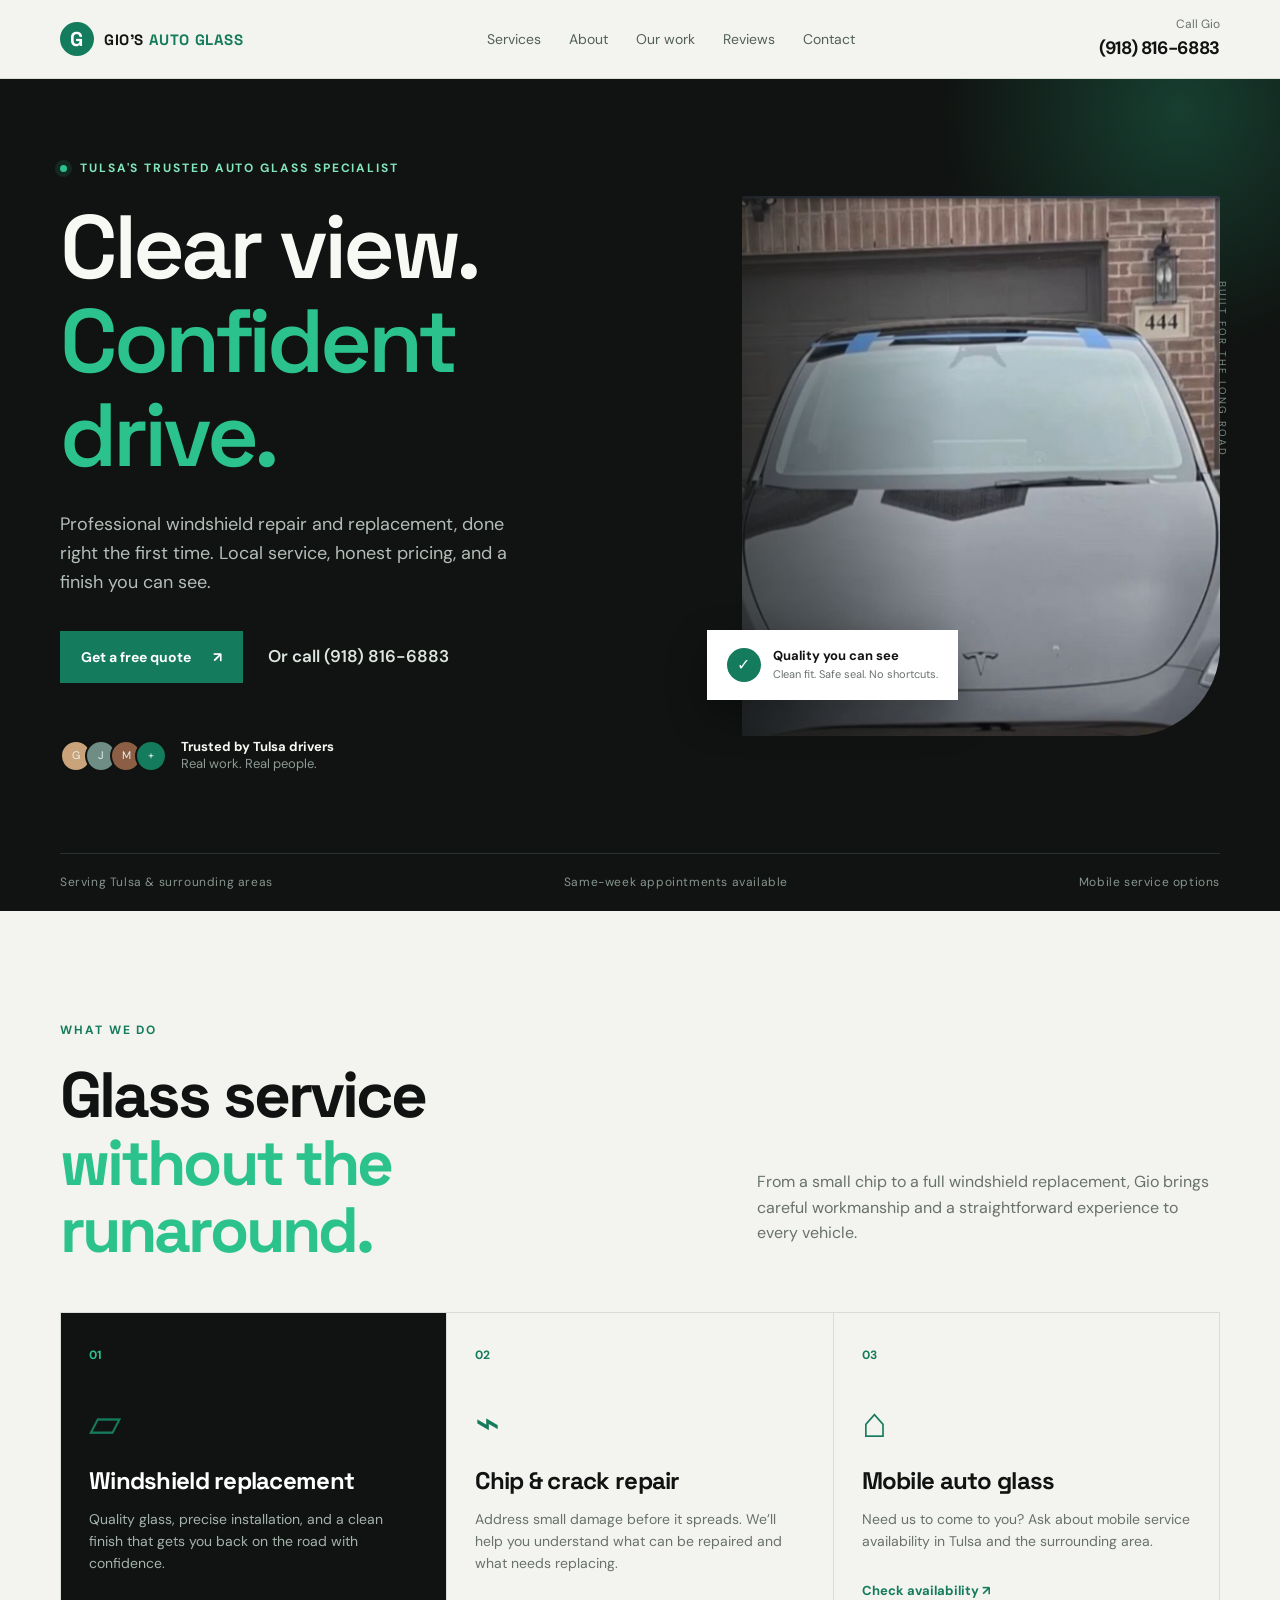
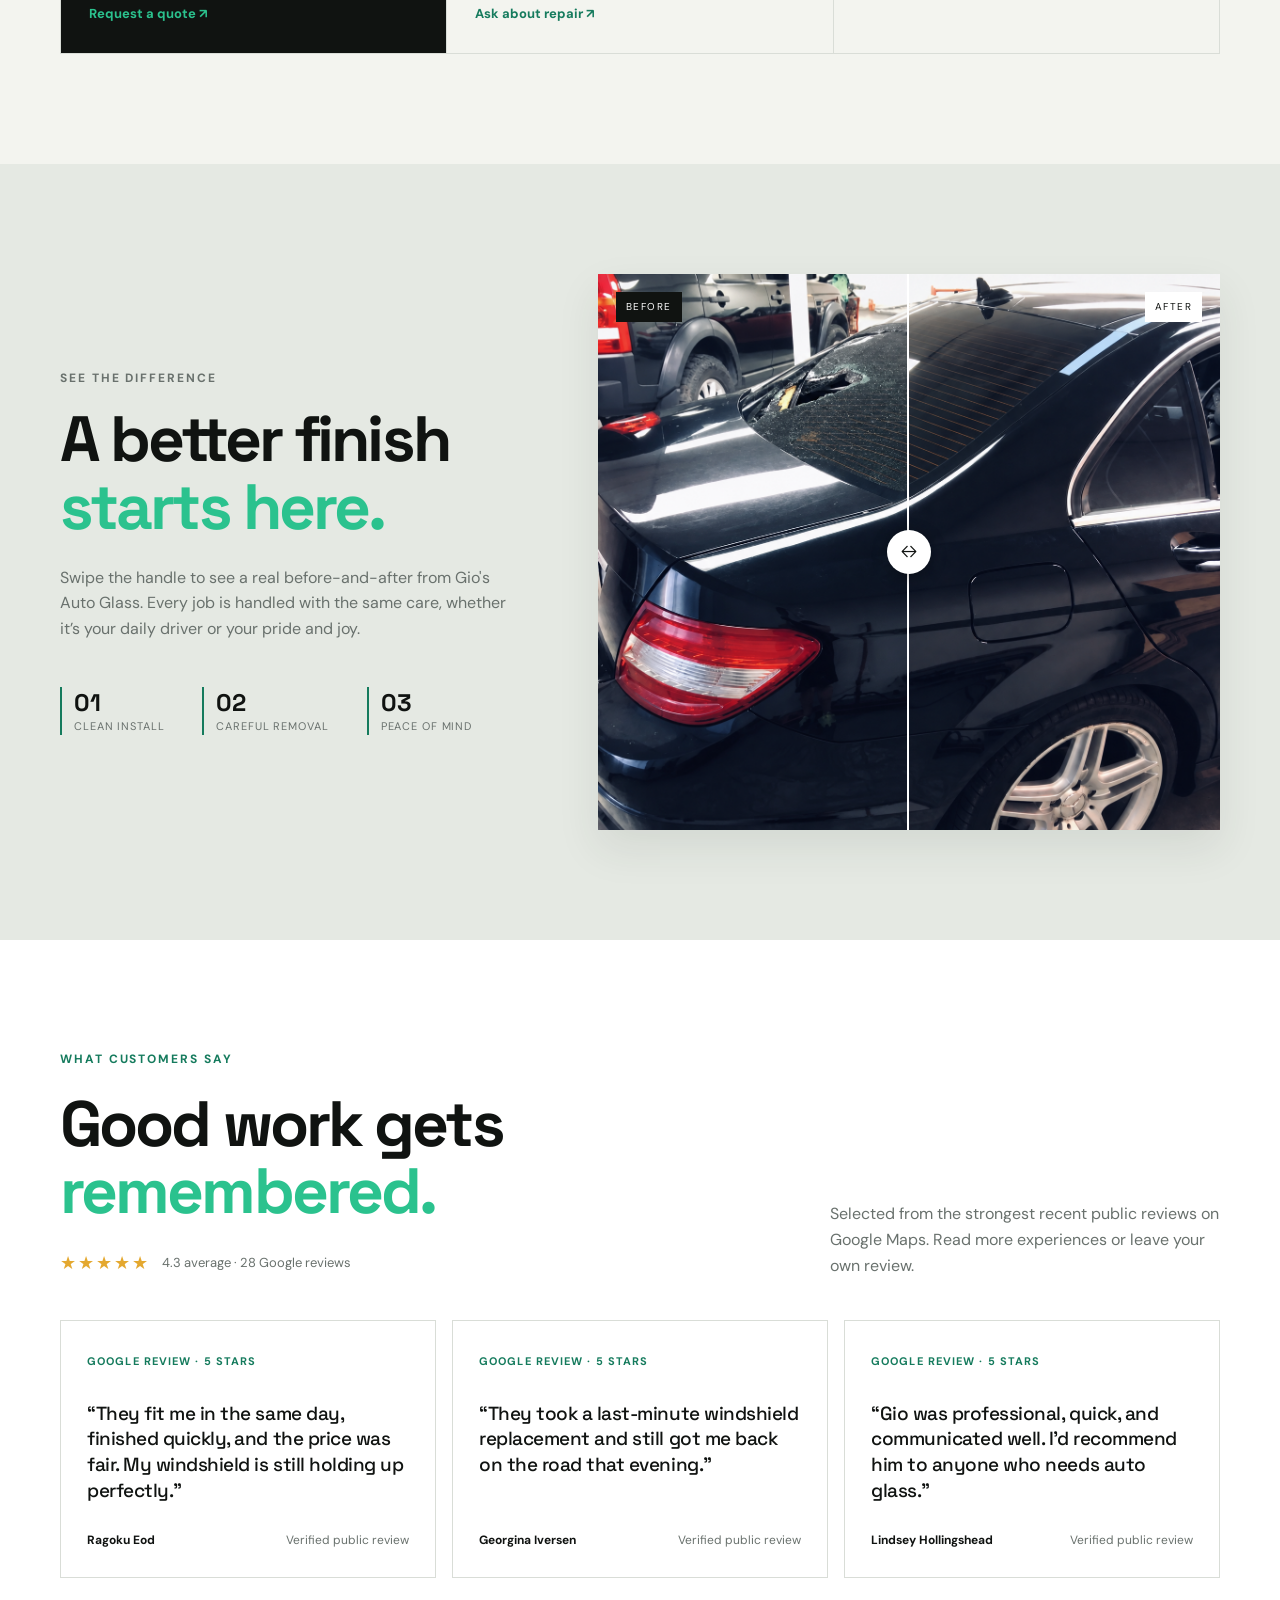
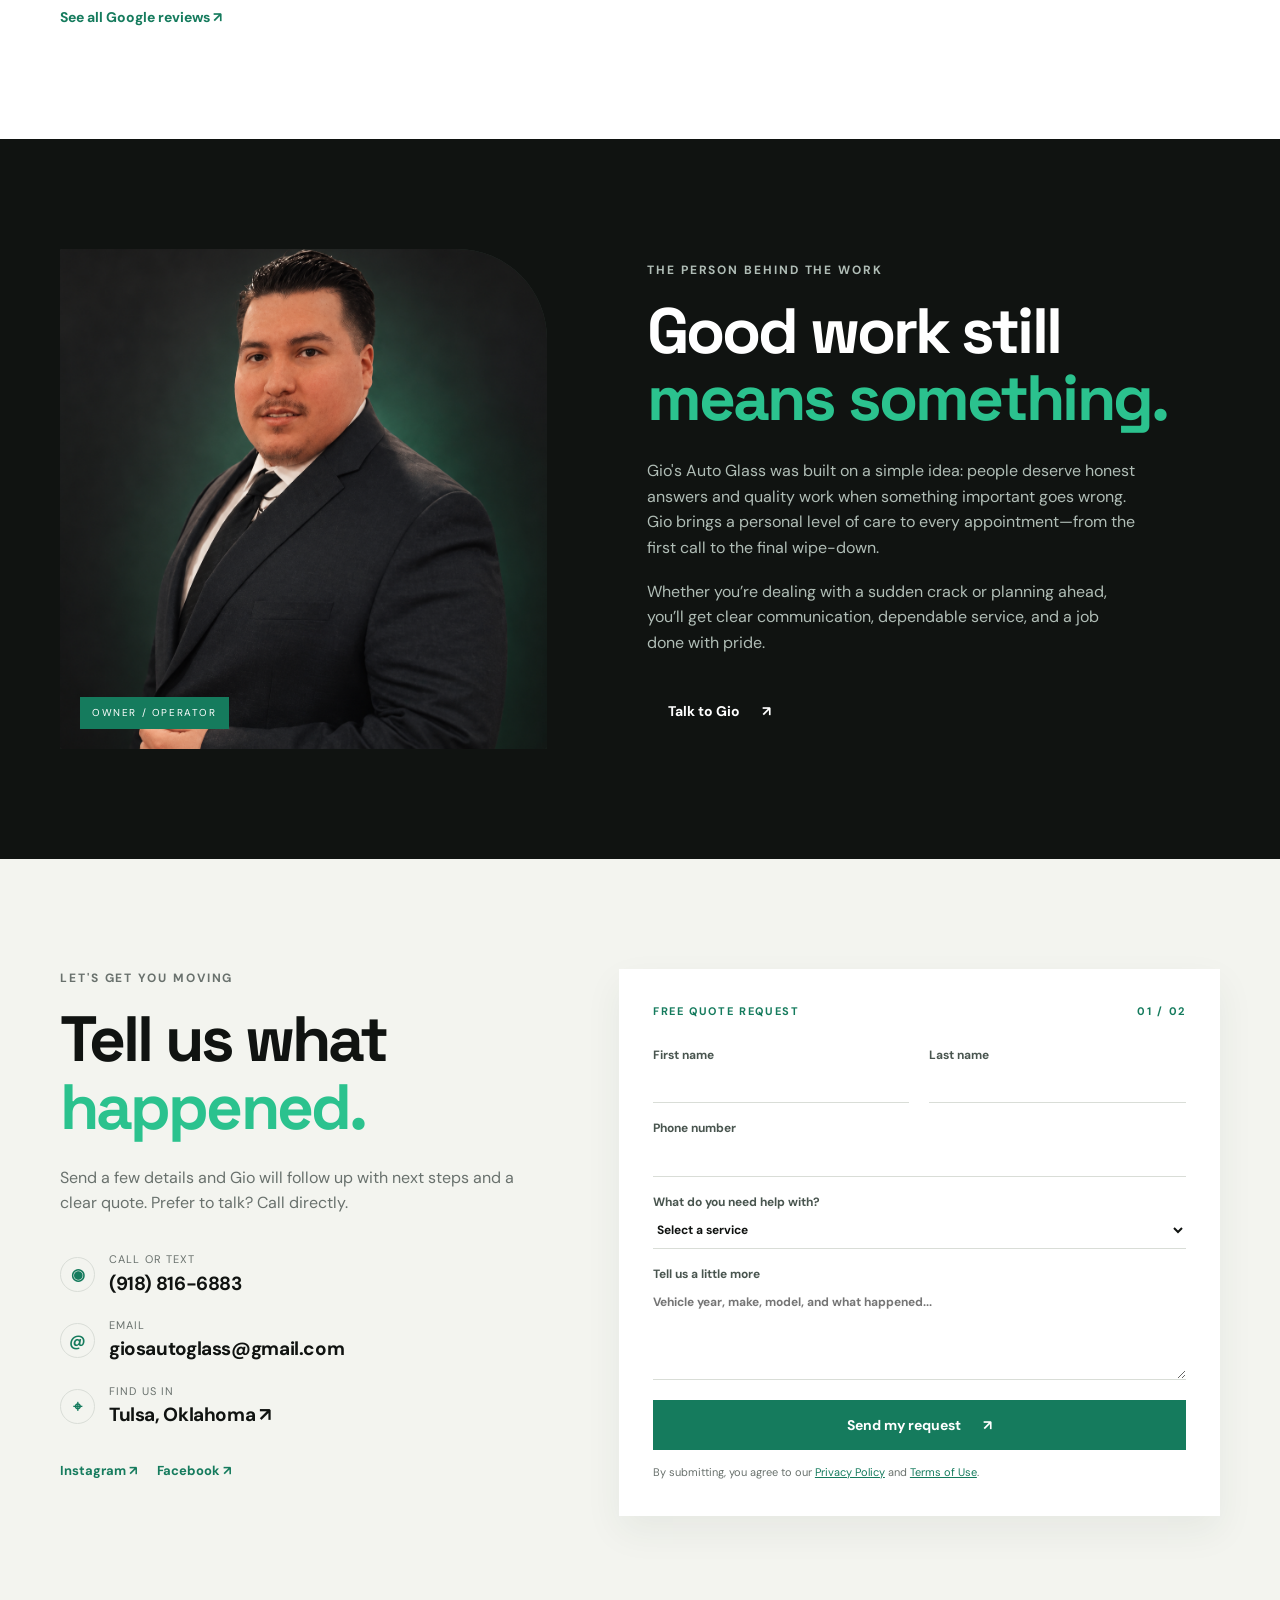
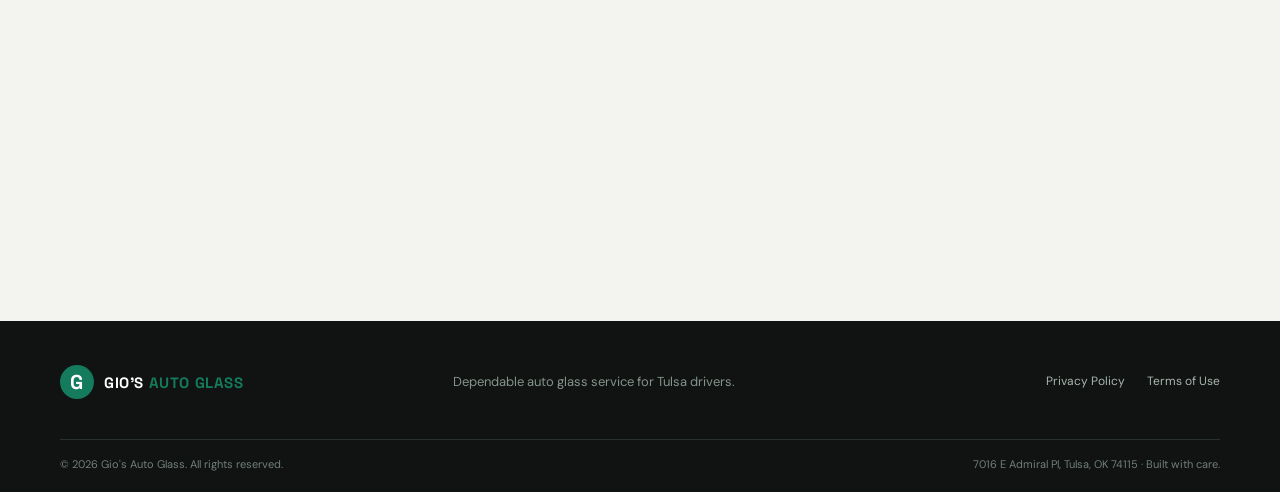
==== index.html @ 0b9f11cb "removed arrows on mobile" ====
<!doctype html>
<html lang="en">
<head>
  <meta charset="utf-8">
  <meta name="viewport" content="width=device-width, initial-scale=1">
  <meta name="description" content="Gio's Auto Glass provides windshield replacement, chip and crack repair, and mobile auto glass service in Tulsa, OK. Call (918) 816-6883 for a free quote.">
  <meta name="robots" content="index, follow, max-image-preview:large">
  <meta name="author" content="Gio's Auto Glass">
  <meta name="geo.region" content="US-OK">
  <meta name="geo.placename" content="Tulsa">
  <meta name="geo.position" content="36.1605158;-95.8985285">
  <meta name="ICBM" content="36.1605158, -95.8985285">
  <meta property="og:type" content="website">
  <meta property="og:site_name" content="Gio's Auto Glass">
  <meta property="og:title" content="Gio's Auto Glass | Tulsa Windshield Repair & Replacement">
  <meta property="og:description" content="Windshield replacement, chip repair, and mobile auto glass service for Tulsa drivers. Get a free quote from Gio's Auto Glass.">
  <meta property="og:url" content="https://gioautoglass.com/">
  <meta property="og:image" content="https://gioautoglass.com/images/Hero-img.png">
  <meta property="og:image:alt" content="Professional auto glass installation by Gio's Auto Glass">
  <meta name="twitter:card" content="summary_large_image">
  <meta name="twitter:title" content="Gio's Auto Glass | Tulsa Windshield Repair & Replacement">
  <meta name="twitter:description" content="Windshield replacement, chip repair, and mobile auto glass service for Tulsa drivers.">
  <meta name="twitter:image" content="https://gioautoglass.com/images/Hero-img.png">
  <meta name="theme-color" content="#0b0d0c">
  <title>Gio's Auto Glass | Tulsa Windshield Repair & Replacement</title>
  <link rel="preconnect" href="https://fonts.googleapis.com">
  <link rel="preconnect" href="https://fonts.gstatic.com" crossorigin>
  <link href="https://fonts.googleapis.com/css2?family=DM+Sans:wght@400;500;600;700&family=Space+Grotesk:wght@500;600;700&display=swap" rel="stylesheet">
  <link rel="stylesheet" href="styles.css">
  <script type="application/ld+json">
  {
    "@context": "https://schema.org",
    "@type": "AutoBodyShop",
    "@id": "https://www.google.com/maps/place/Gio%E2%80%99s+Auto+Glass",
    "name": "Gio's Auto Glass",
    "url": "https://gioautoglass.com/",
    "description": "Windshield replacement, chip and crack repair, and mobile auto glass service in Tulsa, Oklahoma.",
    "telephone": "+1-918-816-6883",
    "email": "giosautoglass@gmail.com",
    "image": "https://gioautoglass.com/images/Hero-img.png",
    "logo": "https://gioautoglass.com/images/owner.png",
    "priceRange": "$$",
    "address": {"@type": "PostalAddress", "streetAddress": "7016 E Admiral Pl", "addressLocality": "Tulsa", "addressRegion": "OK", "postalCode": "74115", "addressCountry": "US"},
    "geo": {"@type": "GeoCoordinates", "latitude": 36.1605158, "longitude": -95.8985285},
    "areaServed": ["Tulsa", "Broken Arrow", "Bixby", "Jenks", "Oklahoma"],
    "hasOfferCatalog": {
      "@type": "OfferCatalog",
      "name": "Auto glass services",
      "itemListElement": [
        {"@type": "Offer", "itemOffered": {"@type": "Service", "name": "Windshield replacement", "areaServed": "Tulsa, Oklahoma"}},
        {"@type": "Offer", "itemOffered": {"@type": "Service", "name": "Chip and crack repair", "areaServed": "Tulsa, Oklahoma"}},
        {"@type": "Offer", "itemOffered": {"@type": "Service", "name": "Mobile auto glass service", "areaServed": "Tulsa, Oklahoma"}}
      ]
    },
    "openingHoursSpecification": [
      {"@type": "OpeningHoursSpecification", "dayOfWeek": ["Monday", "Tuesday", "Wednesday", "Thursday", "Friday"], "opens": "09:00", "closes": "17:00"},
      {"@type": "OpeningHoursSpecification", "dayOfWeek": "Saturday", "opens": "10:00", "closes": "16:00"}
    ],
    "sameAs": ["https://www.instagram.com/giosautoglass/", "https://www.facebook.com/giosautoglass"]
  }
  </script>
  <style>
    /* Phone-first hierarchy: prominent, but still aligned with the existing visual system. */
    .nav-call strong { font-size: 18px; letter-spacing: -.02em; }
    .hero-actions .text-link { font-size: 17px; font-weight: 600; }
    .contact-details strong { font-size: 19px; letter-spacing: -.02em; }
    .mobile-call strong { font-size: 17px !important; }
    .mobile-call small { font-size: 15px !important; }
    @media (max-width: 800px) {
      .contact-details strong { font-size: 18px; }
    }
    @media (max-width: 480px) {
      .hero-actions .text-link { font-size: 16px; }
    }
    @media (max-width: 800px) {
      .arrow, .comparison-handle { display: none; }
    }
  </style>
  <style>@media (max-width:800px){nav.open{display:flex;position:absolute;top:78px;left:0;right:0;padding:20px 24px;background:#f3f4ef;border-bottom:1px solid #d9ddd7;flex-direction:column;gap:12px}}.reviews{background:#fff}.reviews-intro{display:flex;justify-content:space-between;align-items:end;gap:30px;margin-bottom:42px}.reviews-intro>p{color:var(--muted);max-width:390px;margin:0}.review-rating{display:flex;align-items:center;gap:12px;margin-top:24px;color:var(--muted);font-size:13px}.stars{color:#e4a82f;letter-spacing:2px;font-size:18px}.review-grid{display:grid;grid-template-columns:repeat(3,1fr);gap:16px}.review-card{border:1px solid var(--line);padding:26px;min-height:240px;display:flex;flex-direction:column;justify-content:space-between}.review-card blockquote{font:500 19px/1.35 var(--serif);letter-spacing:-.025em;margin:28px 0;color:var(--ink)}.review-meta{display:flex;justify-content:space-between;color:var(--muted);font-size:12px}.review-meta strong{color:var(--ink)}.review-source{font-size:11px;color:var(--green);font-weight:700;letter-spacing:.1em;text-transform:uppercase}@media(max-width:800px){.reviews-intro{display:block}.review-grid{grid-template-columns:1fr}.review-card{min-height:210px}}</style>
  <style>.mobile-call{display:none}@media(max-width:800px){body{padding-bottom:76px}.mobile-call{position:fixed;display:flex;align-items:center;justify-content:center;gap:12px;left:12px;right:12px;bottom:12px;z-index:20;background:var(--green);color:#fff;min-height:56px;padding:10px 18px;box-shadow:0 8px 24px rgba(0,0,0,.22);border-radius:2px}.mobile-call span{font-size:21px}.mobile-call strong{font:700 15px var(--serif)}.mobile-call small{font-size:13px;color:#d8f5e9;border-left:1px solid rgba(255,255,255,.35);padding-left:12px}}</style>
</head>
<body>
  <a class="skip-link" href="#main">Skip to content</a>
  <header class="site-header">
    <div class="container nav-wrap">
      <a class="brand" href="#top" aria-label="Gio's Auto Glass home"><span class="brand-mark">G</span><span>GIO'S <em>AUTO GLASS</em></span></a>
      <nav aria-label="Primary navigation">
        <a href="#services">Services</a><a href="#about">About</a><a href="#work">Our work</a><a href="#reviews">Reviews</a><a href="#contact">Contact</a>
      </nav>
      <a class="nav-call" href="tel:+19188166883"><span>Call Gio</span><strong>(918) 816-6883</strong></a>
      <button class="menu-toggle" aria-label="Open navigation" aria-expanded="false"><span></span><span></span></button>
    </div>
  </header>

  <main id="main">
    <section class="hero" id="top">
      <div class="hero-grid container">
        <div class="hero-copy">
          <p class="eyebrow"><span class="pulse-dot"></span> Tulsa's trusted auto glass specialist</p>
          <h1>Clear view.<br><span>Confident drive.</span></h1>
          <p class="hero-lede">Professional windshield repair and replacement, done right the first time. Local service, honest pricing, and a finish you can see.</p>
          <div class="hero-actions"><a class="button button-primary" href="#contact">Get a free quote <span class="arrow">↗</span></a><a class="text-link" href="tel:+19188166883">Or call (918) 816-6883</a></div>
          <div class="hero-proof"><div class="avatars"><span>G</span><span>J</span><span>M</span><span>+</span></div><p><strong>Trusted by Tulsa drivers</strong><br><span>Real work. Real people.</span></p></div>
        </div>
        <div class="hero-visual">
          <div class="hero-image-frame"><img src="images/Hero-img.png" width="1566" height="1134" alt="Professional auto glass installation by Gio's Auto Glass"></div>
          <div class="floating-card"><span class="check">✓</span><div><strong>Quality you can see</strong><small>Clean fit. Safe seal. No shortcuts.</small></div></div>
          <span class="vertical-label">BUILT FOR THE LONG ROAD</span>
        </div>
      </div>
      <div class="hero-bottom container"><span>Serving Tulsa & surrounding areas</span><span>Same-week appointments available</span><span>Mobile service options</span></div>
    </section>

    <section class="services section" id="services">
      <div class="container"><div class="section-intro"><div><p class="eyebrow">What we do</p><h2>Glass service<br><span>without the runaround.</span></h2></div><p>From a small chip to a full windshield replacement, Gio brings careful workmanship and a straightforward experience to every vehicle.</p></div>
        <div class="service-grid"><article class="service-card featured"><span class="service-num">01</span><div class="service-icon">▱</div><h3>Windshield replacement</h3><p>Quality glass, precise installation, and a clean finish that gets you back on the road with confidence.</p><a href="#contact">Request a quote <span class="arrow">↗</span></a></article><article class="service-card"><span class="service-num">02</span><div class="service-icon">⌁</div><h3>Chip & crack repair</h3><p>Address small damage before it spreads. We’ll help you understand what can be repaired and what needs replacing.</p><a href="#contact">Ask about repair <span class="arrow">↗</span></a></article><article class="service-card"><span class="service-num">03</span><div class="service-icon">⌂</div><h3>Mobile auto glass</h3><p>Need us to come to you? Ask about mobile service availability in Tulsa and the surrounding area.</p><a href="#contact">Check availability <span class="arrow">↗</span></a></article></div>
      </div>
    </section>

    <section class="work section" id="work"><div class="container work-grid"><div class="work-copy"><p class="eyebrow">See the difference</p><h2>A better finish<br><span>starts here.</span></h2><p>Swipe the handle to see a real before-and-after from Gio's Auto Glass. Every job is handled with the same care, whether it’s your daily driver or your pride and joy.</p><div class="stat-row"><div><strong>01</strong><span>Clean install</span></div><div><strong>02</strong><span>Careful removal</span></div><div><strong>03</strong><span>Peace of mind</span></div></div></div><div class="comparison" aria-label="Before and after windshield replacement comparison"><img src="images/after-gio-matched.png" alt="After: intact clean rear windshield" class="comparison-after"><div class="comparison-before"><img src="images/before-gio-matched.png" alt="Before: damaged shattered rear windshield"></div><div class="comparison-handle" aria-hidden="true"><span>↔</span></div><label class="comparison-range"><span class="sr-only">Drag to compare before and after</span><input type="range" min="0" max="100" value="50" aria-label="Before and after comparison slider"></label><span class="compare-tag tag-before">BEFORE</span><span class="compare-tag tag-after">AFTER</span></div></div></section>

    <section class="reviews section" id="reviews"><div class="container"><div class="reviews-intro"><div><p class="eyebrow">What customers say</p><h2>Good work gets<br><span>remembered.</span></h2><div class="review-rating"><span class="stars" aria-label="4.3 out of 5 stars">★★★★★</span><span>4.3 average · 28 Google reviews</span></div></div><p>Selected from the strongest recent public reviews on Google Maps. Read more experiences or leave your own review.</p></div><div class="review-grid"><article class="review-card"><div><span class="review-source">Google review · 5 stars</span><blockquote>“They fit me in the same day, finished quickly, and the price was fair. My windshield is still holding up perfectly.”</blockquote></div><div class="review-meta"><strong>Ragoku Eod</strong><span>Verified public review</span></div></article><article class="review-card"><div><span class="review-source">Google review · 5 stars</span><blockquote>“They took a last-minute windshield replacement and still got me back on the road that evening.”</blockquote></div><div class="review-meta"><strong>Georgina Iversen</strong><span>Verified public review</span></div></article><article class="review-card"><div><span class="review-source">Google review · 5 stars</span><blockquote>“Gio was professional, quick, and communicated well. I’d recommend him to anyone who needs auto glass.”</blockquote></div><div class="review-meta"><strong>Lindsey Hollingshead</strong><span>Verified public review</span></div></article></div><a class="text-link" href="https://www.google.com/maps/place/Gio%E2%80%99s+Auto+Glass/@36.1607498,-95.9010599,17z/data=!4m6!3m5!1s0x87b6f30a26d894f3:0x9e4a7e64aa1645ab!8m2!3d36.1605158!4d-95.8985285!16s%2Fg%2F11h5n7vcl1" target="_blank" rel="noopener" style="display:inline-block;margin-top:28px;color:var(--green);font-weight:700">See all Google reviews ↗</a></div></section>

    <section class="about section" id="about"><div class="container about-grid"><div class="owner-frame"><img src="images/owner.png" width="1145" height="1438" loading="lazy" alt="Gio Don Costa, owner of Gio's Auto Glass"><span class="owner-badge">OWNER / OPERATOR</span></div><div class="about-copy"><p class="eyebrow">The person behind the work</p><h2>Good work still<br><span>means something.</span></h2><p>Gio's Auto Glass was built on a simple idea: people deserve honest answers and quality work when something important goes wrong. Gio brings a personal level of care to every appointment—from the first call to the final wipe-down.</p><p>Whether you’re dealing with a sudden crack or planning ahead, you’ll get clear communication, dependable service, and a job done with pride.</p><a class="button button-dark" href="#contact">Talk to Gio <span>↗</span></a></div></div></section>

    <section class="contact section" id="contact"><div class="container contact-grid"><div class="contact-copy"><p class="eyebrow">Let's get you moving</p><h2>Tell us what<br><span>happened.</span></h2><p>Send a few details and Gio will follow up with next steps and a clear quote. Prefer to talk? Call directly.</p><div class="contact-details"><a href="tel:+19188166883"><span class="detail-icon">◉</span><div><small>Call or text</small><strong>(918) 816-6883</strong></div></a><a href="mailto:giosautoglass@gmail.com"><span class="detail-icon">@</span><div><small>Email</small><strong>giosautoglass@gmail.com</strong></div></a><a href="https://maps.app.goo.gl/Xcz19M2p5zaeoFVw5" target="_blank" rel="noopener"><span class="detail-icon">⌖</span><div><small>Find us in</small><strong>Tulsa, Oklahoma ↗</strong></div></a></div><div class="social-links"><a href="https://www.instagram.com/giosautoglass/?utm_source=ig_web_button_share_sheet" target="_blank" rel="noopener">Instagram ↗</a><a href="https://www.facebook.com/giosautoglass" target="_blank" rel="noopener">Facebook ↗</a></div></div><div class="form-card"><form name="quote" method="POST" data-netlify="true" netlify-honeypot="bot-field"><input type="hidden" name="form-name" value="quote"><p class="hidden-field"><label>Don’t fill this out if you’re human: <input name="bot-field"></label></p><div class="form-heading"><span>FREE QUOTE REQUEST</span><span>01 / 02</span></div><div class="form-row"><label>First name <input type="text" name="first-name" autocomplete="given-name" required></label><label>Last name <input type="text" name="last-name" autocomplete="family-name" required></label></div><label>Phone number <input type="tel" name="phone" autocomplete="tel" required></label><label>What do you need help with? <select name="service" required><option value="" disabled selected>Select a service</option><option>Windshield replacement</option><option>Chip or crack repair</option><option>Mobile auto glass</option><option>Not sure yet</option></select></label><label>Tell us a little more <textarea name="message" rows="4" placeholder="Vehicle year, make, model, and what happened..."></textarea></label><button class="button button-primary" type="submit">Send my request <span>↗</span></button><p class="form-note">By submitting, you agree to our <a href="privacy.html">Privacy Policy</a> and <a href="terms.html">Terms of Use</a>.</p></form></div></div><div class="map-wrap container"><iframe title="Map showing Gio's Auto Glass in Tulsa, Oklahoma" src="https://www.google.com/maps?q=Gio%27s%20Auto%20Glass%2C%20Tulsa%2C%20OK&output=embed" loading="lazy" referrerpolicy="no-referrer-when-downgrade"></iframe></div></section>
  </main>
  <footer class="site-footer"><div class="container footer-top"><a class="brand" href="#top"><span class="brand-mark">G</span><span>GIO'S <em>AUTO GLASS</em></span></a><p>Dependable auto glass service for Tulsa drivers.</p><div><a href="privacy.html">Privacy Policy</a><a href="terms.html">Terms of Use</a></div></div><div class="container footer-bottom"><span>© 2026 Gio's Auto Glass. All rights reserved.</span><span>7016 E Admiral Pl, Tulsa, OK 74115 · Built with care.</span></div></footer>
  <a class="mobile-call" href="tel:+19188166883" aria-label="Call Gio's Auto Glass now"><strong>Call now</strong><small>(918) 816-6883</small></a>
  <script src="script.js"></script>
</body>
</html>
---- styles.css ----
:root{--ink:#101311;--muted:#69716d;--paper:#f3f4ef;--green:#157b5d;--green-bright:#2bc28e;--line:#d9ddd7;--white:#fff;--serif:'Space Grotesk',sans-serif;--sans:'DM Sans',sans-serif}*{box-sizing:border-box}html{scroll-behavior:smooth}body{margin:0;background:var(--paper);color:var(--ink);font:16px/1.6 var(--sans)}a{color:inherit;text-decoration:none}button,input,select,textarea{font:inherit}.container{width:min(1160px,calc(100% - 48px));margin:auto}.skip-link{position:absolute;left:16px;top:-60px;background:var(--green);color:#fff;padding:10px 14px;z-index:10}.skip-link:focus{top:16px}.site-header{background:rgba(243,244,239,.95);border-bottom:1px solid var(--line);position:sticky;top:0;z-index:5;backdrop-filter:blur(12px)}.nav-wrap{display:flex;align-items:center;justify-content:space-between;min-height:78px;gap:24px}.brand{display:flex;align-items:center;gap:10px;font:700 15px var(--serif);letter-spacing:.04em}.brand em{font-style:normal;color:var(--green)}.brand-mark{display:grid;place-items:center;width:34px;height:34px;background:var(--green);color:#fff;border-radius:50%;font:700 20px var(--serif)}nav{display:flex;gap:28px;color:#53605a;font-size:14px}nav a:hover,.text-link:hover,.social-links a:hover{color:var(--green)}.nav-call{display:flex;flex-direction:column;align-items:flex-end;font-size:12px;color:var(--muted)}.nav-call strong{font-size:15px;color:var(--ink)}.menu-toggle{display:none}.hero{background:var(--ink);color:#f7faf4;position:relative;overflow:hidden}.hero:before{content:"";position:absolute;width:520px;height:520px;border-radius:50%;right:-160px;top:-230px;background:radial-gradient(circle,rgba(43,194,142,.25),transparent 65%)}.hero-grid{display:grid;grid-template-columns:1fr .88fr;min-height:630px;align-items:center;gap:64px}.hero-copy{padding:80px 0}.eyebrow{font-size:12px;letter-spacing:.16em;text-transform:uppercase;color:var(--green);font-weight:700;margin:0 0 22px}.hero .eyebrow{color:#82e5bd}.pulse-dot{display:inline-block;width:7px;height:7px;background:var(--green-bright);border-radius:50%;margin-right:8px;box-shadow:0 0 0 5px rgba(43,194,142,.12)}h1,h2,h3{font-family:var(--serif);line-height:1.05;margin:0;letter-spacing:-.045em}h1{font-size:clamp(54px,7vw,92px);font-weight:600}h1 span,h2 span{color:var(--green-bright)}.hero-lede{max-width:470px;color:#b4beb8;font-size:18px;margin:28px 0 34px}.hero-actions{display:flex;align-items:center;gap:25px;flex-wrap:wrap}.button{display:inline-flex;align-items:center;justify-content:center;gap:22px;padding:14px 20px;border:1px solid transparent;font-weight:700;font-size:14px;transition:transform .2s,background .2s}.button:hover{transform:translateY(-2px)}.button-primary{background:var(--green);color:#fff}.button-primary:hover{background:#1b906e}.button-dark{background:var(--ink);color:#fff}.text-link{font-size:14px;color:#dce6df}.hero-proof{display:flex;align-items:center;gap:14px;margin-top:56px}.avatars{display:flex}.avatars span{display:grid;place-items:center;width:32px;height:32px;border:2px solid var(--ink);border-radius:50%;background:#42665b;color:#e8f0eb;font-size:11px;margin-left:-7px}.avatars span:first-child{margin-left:0;background:#c9a47b}.avatars span:nth-child(2){background:#6f8d85}.avatars span:nth-child(3){background:#8c5e45}.avatars span:last-child{background:var(--green)}.hero-proof p{font-size:13px;line-height:1.3;margin:0}.hero-proof p span{color:#8d9b94}.hero-visual{height:540px;position:relative}.hero-image-frame{position:absolute;inset:0 0 0 35px;overflow:hidden;border-radius:2px 2px 90px 2px;background:#1a211e}.hero-image-frame:after{content:"";position:absolute;inset:0;background:linear-gradient(90deg,rgba(16,19,17,.6),transparent 45%),linear-gradient(0deg,rgba(16,19,17,.25),transparent)}.hero-image-frame img{height:100%;width:100%;object-fit:cover;object-position:center}.floating-card{position:absolute;z-index:1;left:0;bottom:36px;background:#fff;color:var(--ink);display:flex;align-items:center;gap:12px;padding:16px 20px;box-shadow:0 16px 40px #0005}.check{display:grid;place-items:center;background:var(--green);color:#fff;border-radius:50%;width:34px;height:34px}.floating-card strong,.floating-card small{display:block}.floating-card strong{font-size:13px}.floating-card small{color:var(--muted);font-size:11px}.vertical-label{position:absolute;right:-10px;top:85px;writing-mode:vertical-rl;font-size:10px;letter-spacing:.2em;color:#7b8a82}.hero-bottom{display:flex;justify-content:space-between;border-top:1px solid #29322e;padding:19px 0;color:#87958e;font-size:12px;letter-spacing:.05em}.section{padding:110px 0}.section-intro{display:grid;grid-template-columns:1fr .75fr;gap:80px;align-items:end;margin-bottom:48px}.section-intro>p,.work-copy>p,.about-copy>p,.contact-copy>p{color:var(--muted);max-width:490px;margin:0 0 18px}h2{font-size:clamp(42px,5vw,66px)}.service-grid{display:grid;grid-template-columns:repeat(3,1fr);gap:1px;background:var(--line);border:1px solid var(--line)}.service-card{background:var(--paper);padding:28px;min-height:330px;position:relative}.service-card.featured{background:var(--ink);color:#fff}.service-num{font-size:12px;color:var(--green);font-weight:700}.featured .service-num{color:var(--green-bright)}.service-icon{font-size:42px;line-height:1;margin:36px 0 24px;color:var(--green)}.service-card h3{font-size:24px;letter-spacing:-.03em}.service-card p{color:var(--muted);font-size:14px;margin:14px 0 25px}.featured p{color:#a4b3ac}.service-card a{font-size:13px;color:var(--green);font-weight:700}.featured a{color:var(--green-bright)}.work{background:#e5e9e3}.work-grid{display:grid;grid-template-columns:.72fr 1fr;gap:90px;align-items:center}.work-copy h2{margin-bottom:24px}.stat-row{display:flex;gap:38px;margin-top:45px}.stat-row div{display:flex;flex-direction:column;border-left:2px solid var(--green);padding-left:12px}.stat-row strong{font:700 24px var(--serif)}.stat-row span{font-size:11px;text-transform:uppercase;letter-spacing:.08em;color:var(--muted)}.comparison{aspect-ratio:1.12/1;position:relative;overflow:hidden;background:#222;box-shadow:0 18px 40px #26392c18}.comparison>img,.comparison-before img{width:100%;height:100%;object-fit:cover;position:absolute;inset:0}.comparison-after{object-position:center}.comparison-before{position:absolute;inset:0;width:50%;overflow:hidden;border-right:2px solid #fff}.comparison-before img{width:calc(100% / .5);max-width:none;object-position:left center}.comparison-handle{position:absolute;top:50%;left:50%;transform:translate(-50%,-50%);display:grid;place-items:center;width:44px;height:44px;border-radius:50%;background:#fff;color:var(--ink);z-index:2;box-shadow:0 3px 16px #0005}.comparison-range{position:absolute;inset:0;z-index:3}.comparison-range input{position:absolute;inset:0;width:100%;height:100%;opacity:0;cursor:ew-resize}.compare-tag{position:absolute;top:18px;background:var(--ink);color:#fff;font-size:10px;letter-spacing:.15em;padding:7px 10px;z-index:2}.tag-before{left:18px}.tag-after{right:18px;background:#fff;color:var(--ink)}.about{background:var(--ink);color:#fff}.about-grid{display:grid;grid-template-columns:.85fr 1fr;gap:100px;align-items:center}.owner-frame{height:500px;position:relative;overflow:hidden;border-radius:2px 90px 2px 2px;background:#27352f}.owner-frame img{width:100%;height:100%;object-fit:cover;object-position:center 20%}.owner-badge{position:absolute;bottom:20px;left:20px;color:#fff;background:var(--green);padding:8px 12px;font-size:10px;letter-spacing:.16em}.about-copy h2{margin-bottom:26px}.about-copy>p{color:#b0bdb6}.about-copy .button{margin-top:12px}.contact{padding-bottom:55px}.contact-grid{display:grid;grid-template-columns:.78fr 1fr;gap:90px;align-items:start}.contact-copy h2{margin-bottom:24px}.contact-details{margin-top:35px;display:grid;gap:18px}.contact-details a{display:flex;gap:14px;align-items:center}.detail-icon{display:grid;place-items:center;width:35px;height:35px;border:1px solid var(--line);color:var(--green);border-radius:50%;font-weight:700}.contact-details small,.contact-details strong{display:block}.contact-details small{font-size:11px;color:var(--muted);text-transform:uppercase;letter-spacing:.1em}.contact-details strong{font-size:15px}.social-links{display:flex;gap:20px;margin-top:30px;color:var(--green);font-size:13px;font-weight:700}.form-card{background:#fff;padding:34px;box-shadow:0 15px 35px #26392c10}.form-heading{display:flex;justify-content:space-between;color:var(--green);font-size:11px;letter-spacing:.15em;font-weight:700;margin-bottom:25px}.form-card label{display:block;color:#49554f;font-size:12px;font-weight:700;margin-bottom:16px}.form-card input,.form-card select,.form-card textarea{display:block;width:100%;border:0;border-bottom:1px solid var(--line);background:transparent;padding:9px 0;color:var(--ink);outline:0;border-radius:0}.form-card textarea{resize:vertical}.form-card input:focus,.form-card select:focus,.form-card textarea:focus{border-color:var(--green);box-shadow:0 2px 0 var(--green)}.form-row{display:grid;grid-template-columns:1fr 1fr;gap:20px}.form-card .button{border:0;margin-top:4px;width:100%;cursor:pointer}.form-note{color:var(--muted);font-size:11px;margin:14px 0 0!important}.form-note a{color:var(--green);text-decoration:underline}.hidden-field{display:none!important}.map-wrap{margin-top:70px;height:280px;overflow:hidden}.map-wrap iframe{width:100%;height:100%;border:0;filter:grayscale(1) contrast(.9)}.site-footer{background:var(--ink);color:#fff;padding:38px 0 18px}.footer-top{display:grid;grid-template-columns:1fr 1fr 1fr;align-items:center;gap:20px}.footer-top p{color:#84948b;font-size:13px}.footer-top>div{display:flex;justify-content:flex-end;gap:22px;color:#a9b6af;font-size:12px}.footer-bottom{border-top:1px solid #29322e;margin-top:34px;padding-top:16px;display:flex;justify-content:space-between;color:#718079;font-size:11px}.sr-only{position:absolute;width:1px;height:1px;padding:0;margin:-1px;overflow:hidden;clip:rect(0,0,0,0);white-space:nowrap;border:0}@media(max-width:800px){.container{width:min(100% - 32px,600px)}nav,.nav-call{display:none}.menu-toggle{display:flex;border:0;background:none;flex-direction:column;gap:6px;padding:10px}.menu-toggle span{width:24px;height:2px;background:var(--ink)}.hero-grid,.work-grid,.about-grid,.contact-grid{grid-template-columns:1fr;gap:45px}.hero-grid{padding-top:15px}.hero-copy{padding:60px 0 0}.hero-visual{height:430px}.hero-image-frame{inset:0 0 0 20px}.hero-bottom{display:grid;gap:8px}.section{padding:75px 0}.section-intro{grid-template-columns:1fr;gap:20px}.service-grid{grid-template-columns:1fr}.service-card{min-height:280px}.work-copy{order:1}.comparison{order:2}.about-grid{gap:40px}.owner-frame{height:430px}.footer-top{grid-template-columns:1fr}.footer-top>div{justify-content:flex-start}.footer-bottom{display:grid;gap:8px}.vertical-label{display:none}}@media(max-width:480px){h1{font-size:54px}.hero-lede{font-size:16px}.hero-actions{align-items:flex-start;flex-direction:column;gap:18px}.hero-visual{height:350px}.floating-card{left:0;bottom:18px;padding:12px}.form-card{padding:23px 18px}.form-row{grid-template-columns:1fr;gap:0}.stat-row{gap:16px}.stat-row span{font-size:9px}.map-wrap{height:230px}}
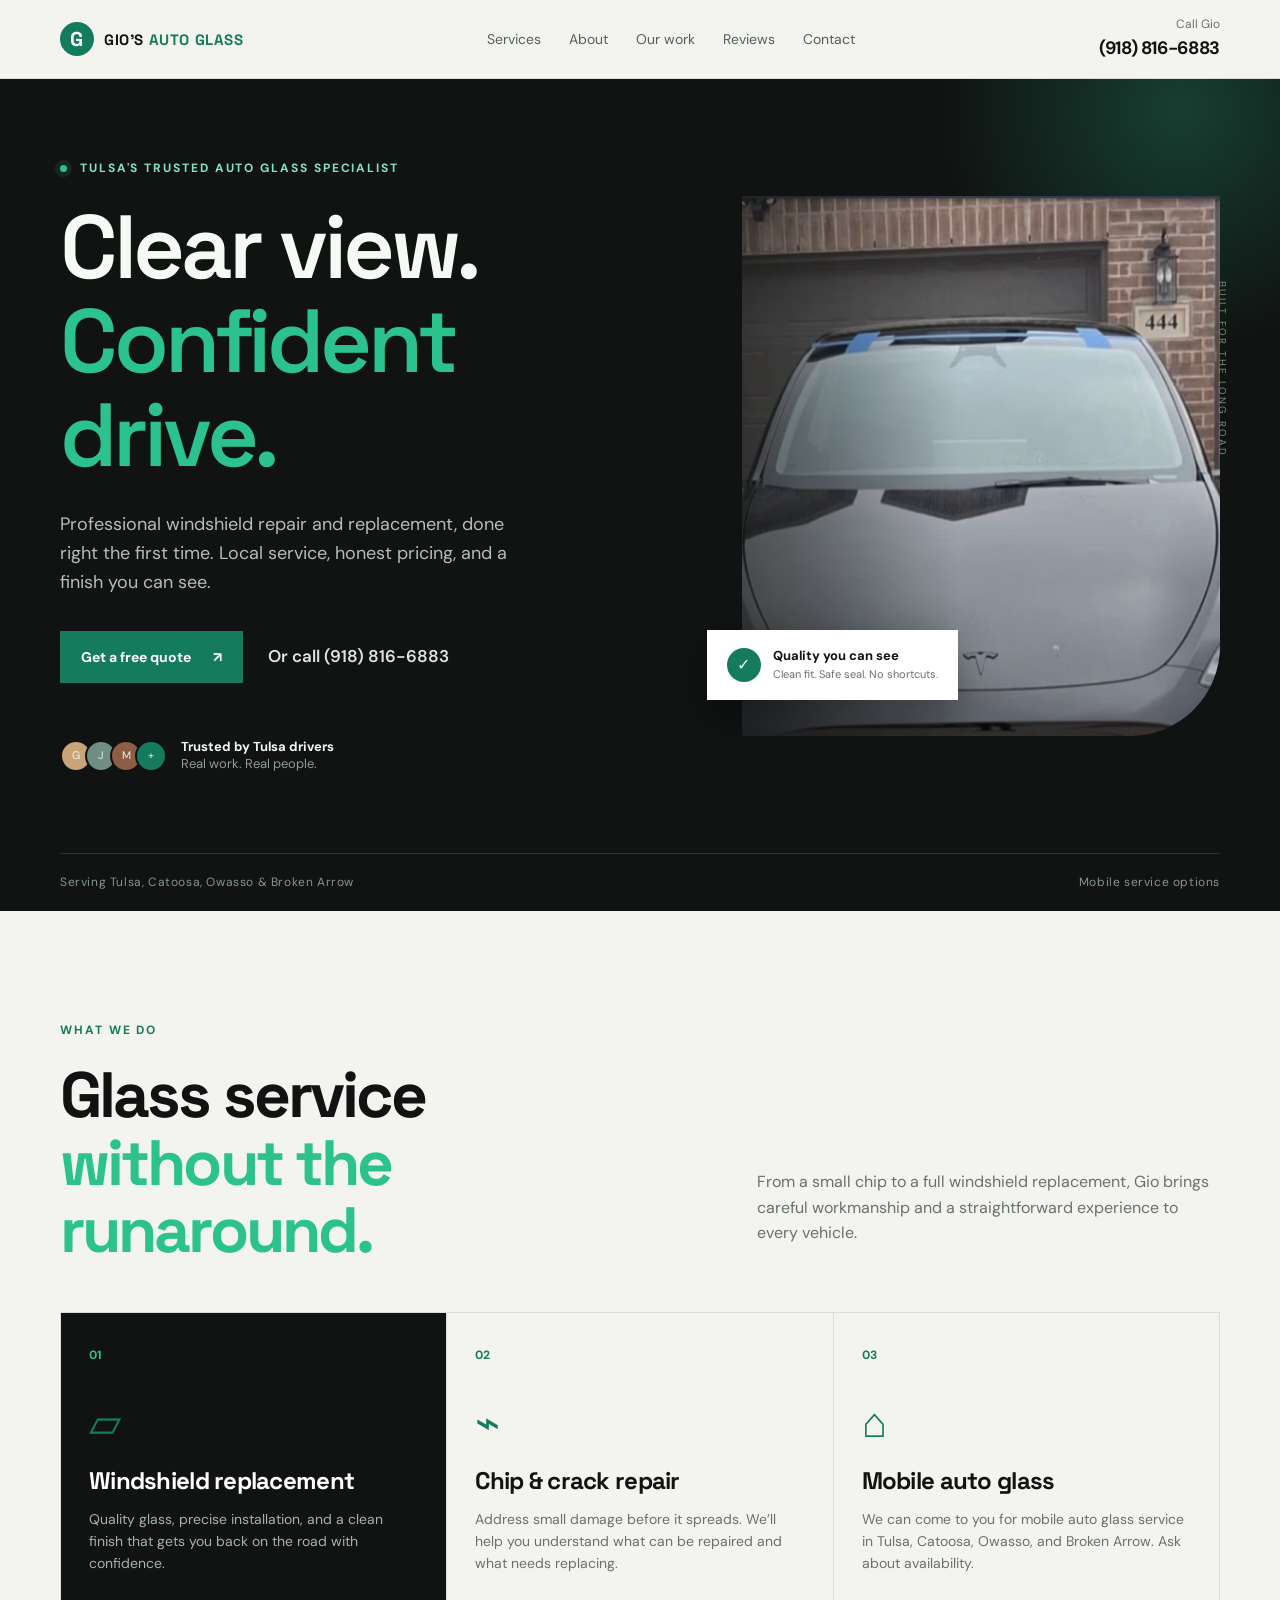
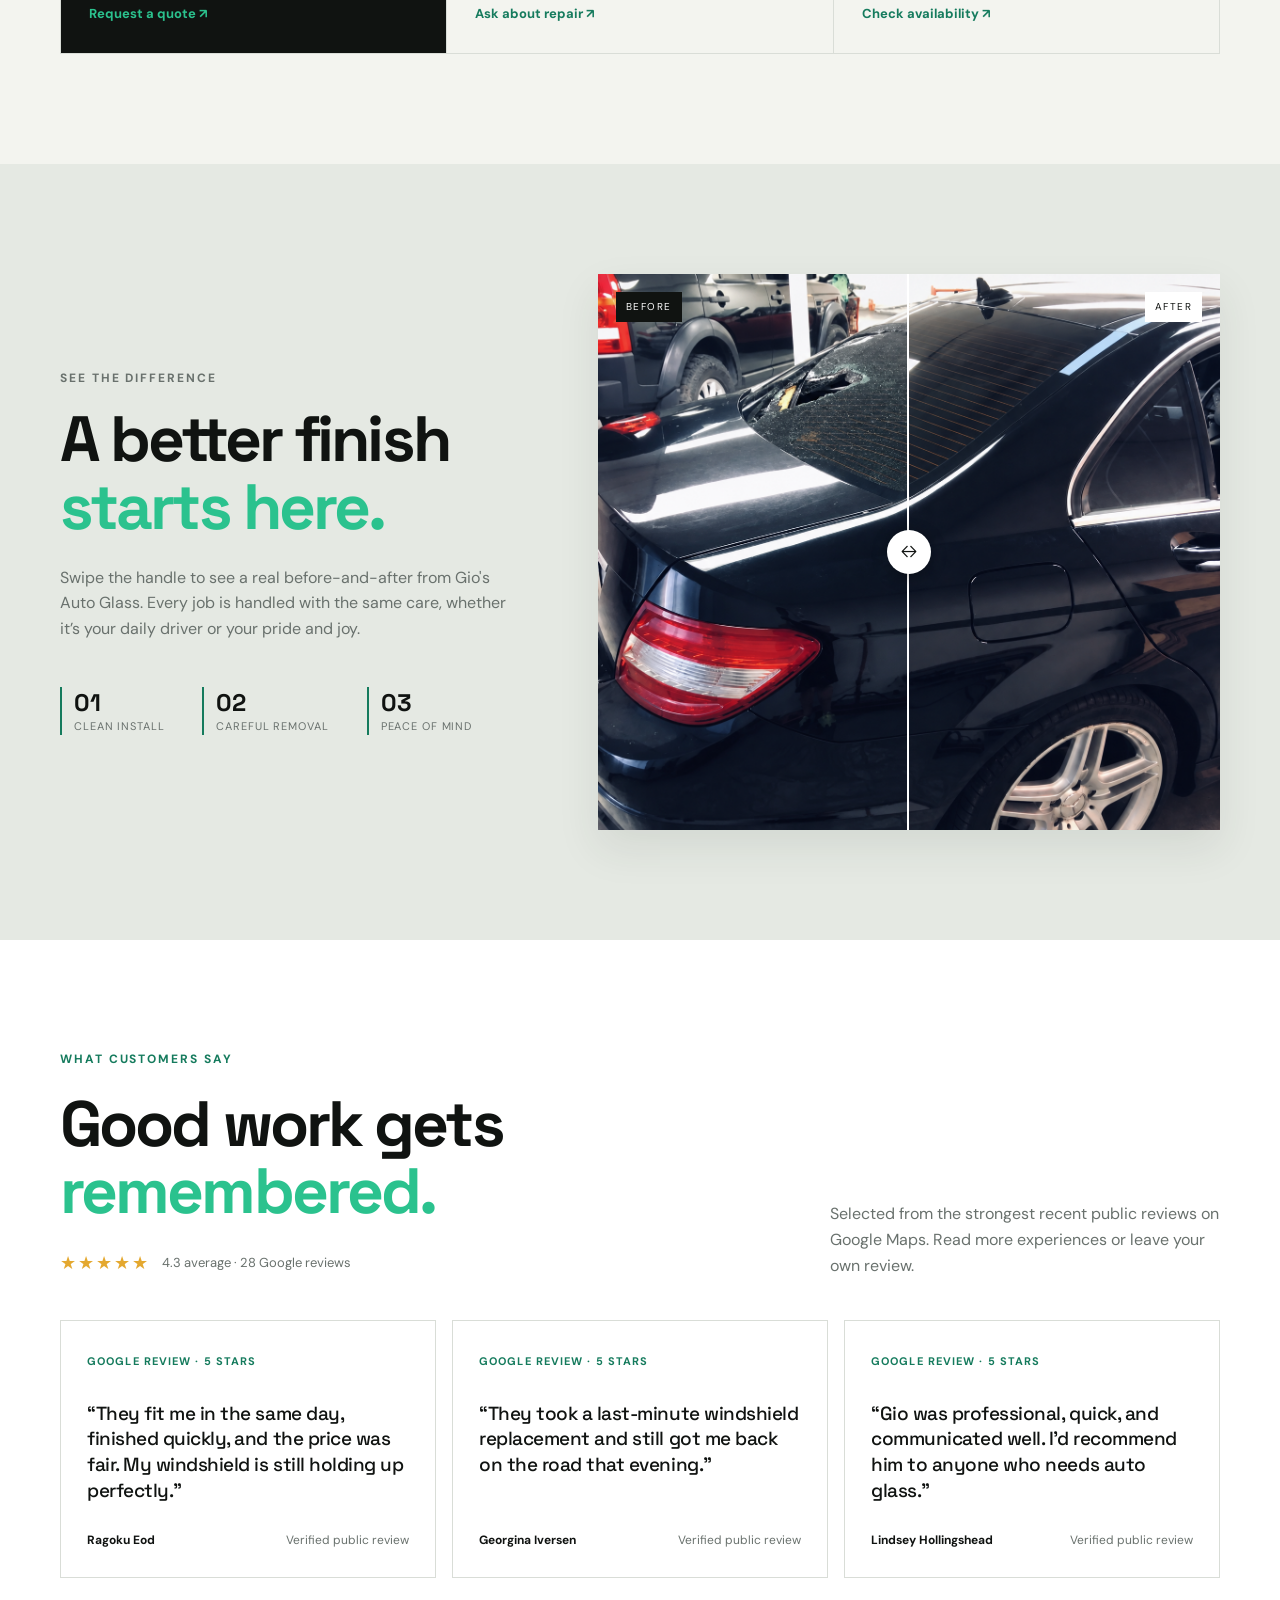
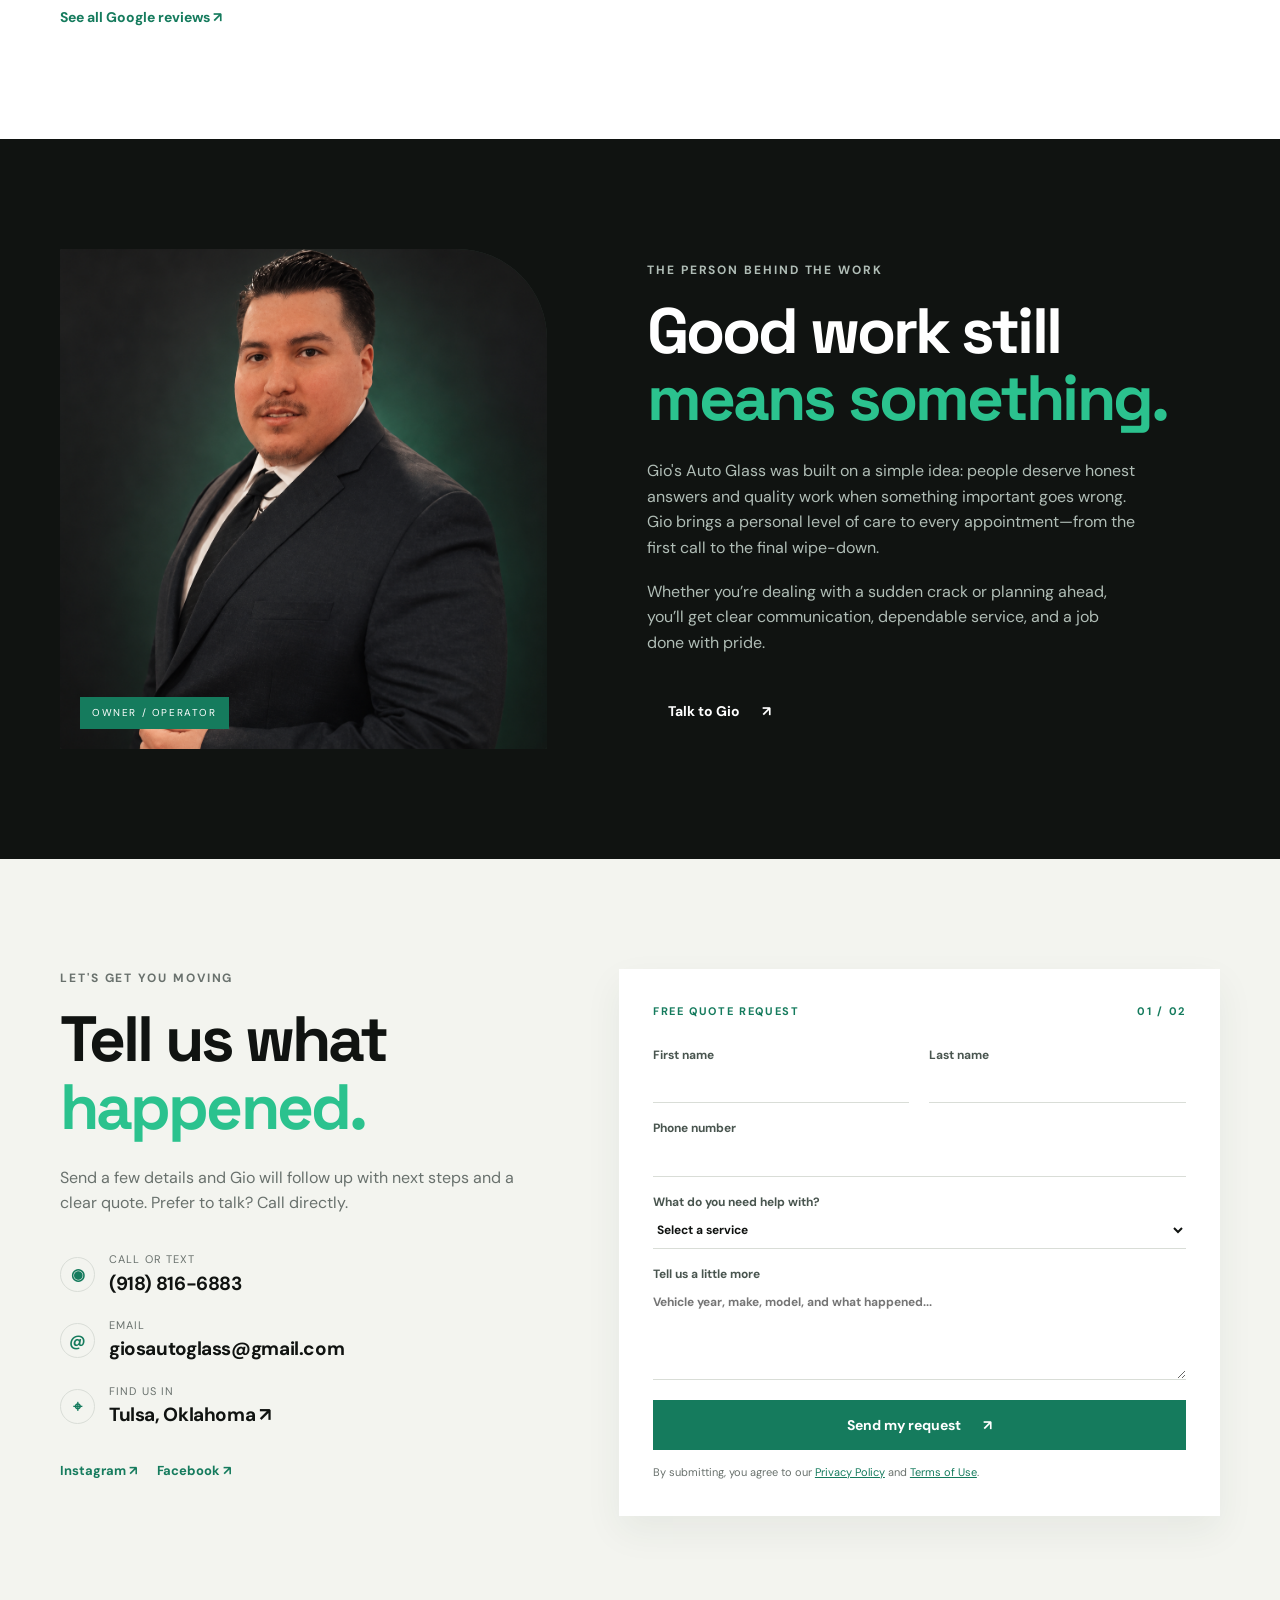
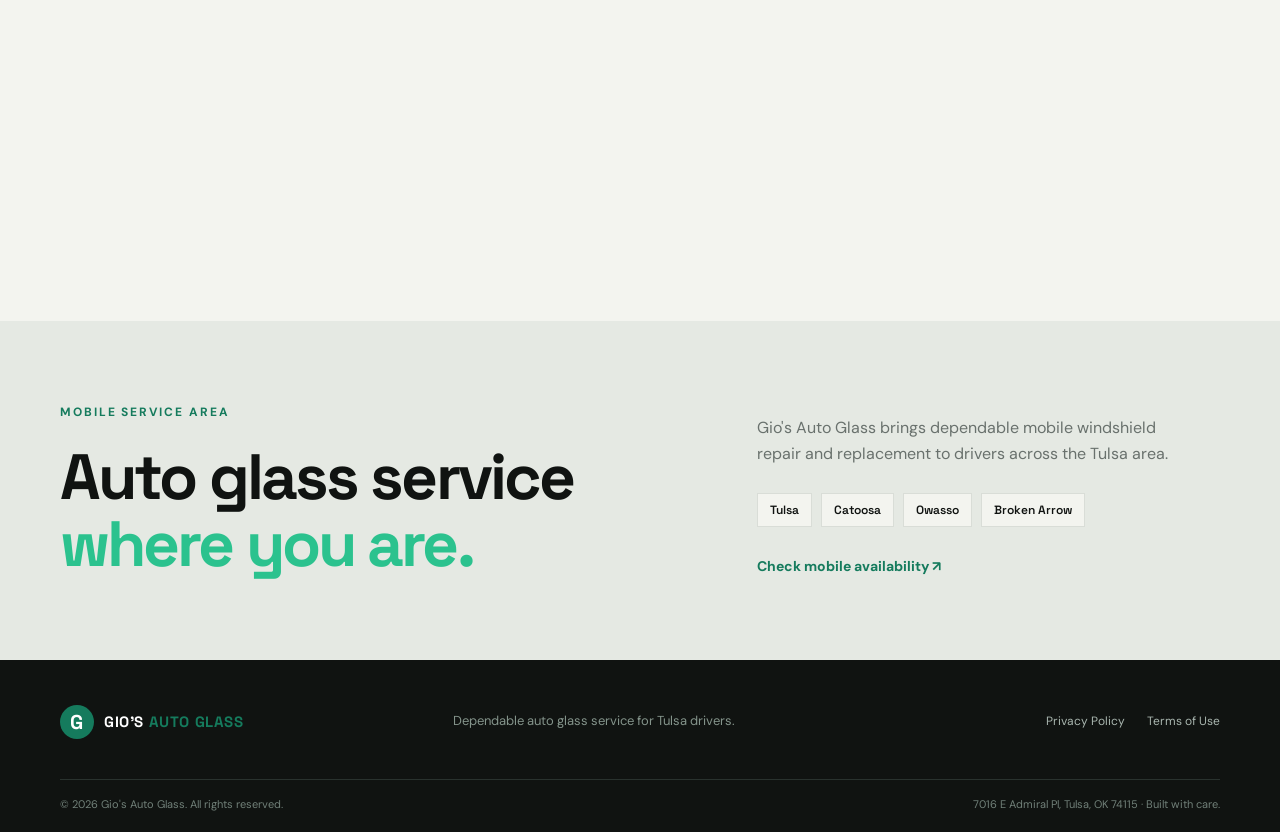
==== commit be776300: "added areas" ====
--- a/index.html
+++ b/index.html
@@ -3,7 +3,7 @@
 <head>
   <meta charset="utf-8">
   <meta name="viewport" content="width=device-width, initial-scale=1">
-  <meta name="description" content="Gio's Auto Glass provides windshield replacement, chip and crack repair, and mobile auto glass service in Tulsa, OK. Call (918) 816-6883 for a free quote.">
+  <meta name="description" content="Gio's Auto Glass provides windshield replacement, chip and crack repair, and mobile auto glass service in Tulsa, Catoosa, Owasso, and Broken Arrow, OK. Call (918) 816-6883.">
   <meta name="robots" content="index, follow, max-image-preview:large">
   <meta name="author" content="Gio's Auto Glass">
   <meta name="geo.region" content="US-OK">
@@ -34,7 +34,7 @@
     "@id": "https://www.google.com/maps/place/Gio%E2%80%99s+Auto+Glass",
     "name": "Gio's Auto Glass",
     "url": "https://gioautoglass.com/",
-    "description": "Windshield replacement, chip and crack repair, and mobile auto glass service in Tulsa, Oklahoma.",
+    "description": "Windshield replacement, chip and crack repair, and mobile auto glass service in Tulsa, Catoosa, Owasso, and Broken Arrow, Oklahoma.",
     "telephone": "+1-918-816-6883",
     "email": "giosautoglass@gmail.com",
     "image": "https://gioautoglass.com/images/Hero-img.png",
@@ -42,14 +42,14 @@
     "priceRange": "$$",
     "address": {"@type": "PostalAddress", "streetAddress": "7016 E Admiral Pl", "addressLocality": "Tulsa", "addressRegion": "OK", "postalCode": "74115", "addressCountry": "US"},
     "geo": {"@type": "GeoCoordinates", "latitude": 36.1605158, "longitude": -95.8985285},
-    "areaServed": ["Tulsa", "Broken Arrow", "Bixby", "Jenks", "Oklahoma"],
+    "areaServed": ["Tulsa", "Catoosa", "Owasso", "Broken Arrow", "Bixby", "Jenks", "Oklahoma"],
     "hasOfferCatalog": {
       "@type": "OfferCatalog",
       "name": "Auto glass services",
       "itemListElement": [
         {"@type": "Offer", "itemOffered": {"@type": "Service", "name": "Windshield replacement", "areaServed": "Tulsa, Oklahoma"}},
         {"@type": "Offer", "itemOffered": {"@type": "Service", "name": "Chip and crack repair", "areaServed": "Tulsa, Oklahoma"}},
-        {"@type": "Offer", "itemOffered": {"@type": "Service", "name": "Mobile auto glass service", "areaServed": "Tulsa, Oklahoma"}}
+        {"@type": "Offer", "itemOffered": {"@type": "Service", "name": "Mobile auto glass service", "areaServed": ["Tulsa", "Catoosa", "Owasso", "Broken Arrow", "Oklahoma"]}}
       ]
     },
     "openingHoursSpecification": [
@@ -66,6 +66,16 @@
     .contact-details strong { font-size: 19px; letter-spacing: -.02em; }
     .mobile-call strong { font-size: 17px !important; }
     .mobile-call small { font-size: 15px !important; }
+    .service-areas { background: #e5e9e3; padding-top: 82px; padding-bottom: 82px; }
+    .service-areas-grid { display: grid; grid-template-columns: 1fr .75fr; gap: 80px; align-items: end; }
+    .service-areas-copy > p { color: var(--muted); max-width: 430px; margin: 0 0 26px; }
+    .area-list { display: flex; flex-wrap: wrap; gap: 9px; margin-bottom: 26px; }
+    .area-list span { border: 1px solid var(--line); background: var(--paper); color: var(--ink); padding: 8px 12px; font: 600 12px var(--serif); }
+    .service-areas .text-link { color: var(--green); font-weight: 700; font-size: 14px; }
+    @media (max-width: 800px) {
+      .service-areas-grid { grid-template-columns: 1fr; gap: 26px; }
+      .service-areas { padding-top: 68px; padding-bottom: 68px; }
+    }
     @media (max-width: 800px) {
       .contact-details strong { font-size: 18px; }
     }
@@ -108,12 +118,12 @@
           <span class="vertical-label">BUILT FOR THE LONG ROAD</span>
         </div>
       </div>
-      <div class="hero-bottom container"><span>Serving Tulsa & surrounding areas</span><span>Same-week appointments available</span><span>Mobile service options</span></div>
+      <div class="hero-bottom container"><span>Serving Tulsa, Catoosa, Owasso & Broken Arrow</span><span>Mobile service options</span></div>
     </section>
 
     <section class="services section" id="services">
       <div class="container"><div class="section-intro"><div><p class="eyebrow">What we do</p><h2>Glass service<br><span>without the runaround.</span></h2></div><p>From a small chip to a full windshield replacement, Gio brings careful workmanship and a straightforward experience to every vehicle.</p></div>
-        <div class="service-grid"><article class="service-card featured"><span class="service-num">01</span><div class="service-icon">▱</div><h3>Windshield replacement</h3><p>Quality glass, precise installation, and a clean finish that gets you back on the road with confidence.</p><a href="#contact">Request a quote <span class="arrow">↗</span></a></article><article class="service-card"><span class="service-num">02</span><div class="service-icon">⌁</div><h3>Chip & crack repair</h3><p>Address small damage before it spreads. We’ll help you understand what can be repaired and what needs replacing.</p><a href="#contact">Ask about repair <span class="arrow">↗</span></a></article><article class="service-card"><span class="service-num">03</span><div class="service-icon">⌂</div><h3>Mobile auto glass</h3><p>Need us to come to you? Ask about mobile service availability in Tulsa and the surrounding area.</p><a href="#contact">Check availability <span class="arrow">↗</span></a></article></div>
+        <div class="service-grid"><article class="service-card featured"><span class="service-num">01</span><div class="service-icon">▱</div><h3>Windshield replacement</h3><p>Quality glass, precise installation, and a clean finish that gets you back on the road with confidence.</p><a href="#contact">Request a quote <span class="arrow">↗</span></a></article><article class="service-card"><span class="service-num">02</span><div class="service-icon">⌁</div><h3>Chip & crack repair</h3><p>Address small damage before it spreads. We’ll help you understand what can be repaired and what needs replacing.</p><a href="#contact">Ask about repair <span class="arrow">↗</span></a></article><article class="service-card"><span class="service-num">03</span><div class="service-icon">⌂</div><h3>Mobile auto glass</h3><p>We can come to you for mobile auto glass service in Tulsa, Catoosa, Owasso, and Broken Arrow. Ask about availability.</p><a href="#contact">Check availability <span class="arrow">↗</span></a></article></div>
       </div>
     </section>
 
@@ -124,6 +134,21 @@
     <section class="about section" id="about"><div class="container about-grid"><div class="owner-frame"><img src="images/owner.png" width="1145" height="1438" loading="lazy" alt="Gio Don Costa, owner of Gio's Auto Glass"><span class="owner-badge">OWNER / OPERATOR</span></div><div class="about-copy"><p class="eyebrow">The person behind the work</p><h2>Good work still<br><span>means something.</span></h2><p>Gio's Auto Glass was built on a simple idea: people deserve honest answers and quality work when something important goes wrong. Gio brings a personal level of care to every appointment—from the first call to the final wipe-down.</p><p>Whether you’re dealing with a sudden crack or planning ahead, you’ll get clear communication, dependable service, and a job done with pride.</p><a class="button button-dark" href="#contact">Talk to Gio <span>↗</span></a></div></div></section>
 
     <section class="contact section" id="contact"><div class="container contact-grid"><div class="contact-copy"><p class="eyebrow">Let's get you moving</p><h2>Tell us what<br><span>happened.</span></h2><p>Send a few details and Gio will follow up with next steps and a clear quote. Prefer to talk? Call directly.</p><div class="contact-details"><a href="tel:+19188166883"><span class="detail-icon">◉</span><div><small>Call or text</small><strong>(918) 816-6883</strong></div></a><a href="mailto:giosautoglass@gmail.com"><span class="detail-icon">@</span><div><small>Email</small><strong>giosautoglass@gmail.com</strong></div></a><a href="https://maps.app.goo.gl/Xcz19M2p5zaeoFVw5" target="_blank" rel="noopener"><span class="detail-icon">⌖</span><div><small>Find us in</small><strong>Tulsa, Oklahoma ↗</strong></div></a></div><div class="social-links"><a href="https://www.instagram.com/giosautoglass/?utm_source=ig_web_button_share_sheet" target="_blank" rel="noopener">Instagram ↗</a><a href="https://www.facebook.com/giosautoglass" target="_blank" rel="noopener">Facebook ↗</a></div></div><div class="form-card"><form name="quote" method="POST" data-netlify="true" netlify-honeypot="bot-field"><input type="hidden" name="form-name" value="quote"><p class="hidden-field"><label>Don’t fill this out if you’re human: <input name="bot-field"></label></p><div class="form-heading"><span>FREE QUOTE REQUEST</span><span>01 / 02</span></div><div class="form-row"><label>First name <input type="text" name="first-name" autocomplete="given-name" required></label><label>Last name <input type="text" name="last-name" autocomplete="family-name" required></label></div><label>Phone number <input type="tel" name="phone" autocomplete="tel" required></label><label>What do you need help with? <select name="service" required><option value="" disabled selected>Select a service</option><option>Windshield replacement</option><option>Chip or crack repair</option><option>Mobile auto glass</option><option>Not sure yet</option></select></label><label>Tell us a little more <textarea name="message" rows="4" placeholder="Vehicle year, make, model, and what happened..."></textarea></label><button class="button button-primary" type="submit">Send my request <span>↗</span></button><p class="form-note">By submitting, you agree to our <a href="privacy.html">Privacy Policy</a> and <a href="terms.html">Terms of Use</a>.</p></form></div></div><div class="map-wrap container"><iframe title="Map showing Gio's Auto Glass in Tulsa, Oklahoma" src="https://www.google.com/maps?q=Gio%27s%20Auto%20Glass%2C%20Tulsa%2C%20OK&output=embed" loading="lazy" referrerpolicy="no-referrer-when-downgrade"></iframe></div></section>
+    <section class="service-areas section" aria-labelledby="service-areas-title">
+      <div class="container service-areas-grid">
+        <div>
+          <p class="eyebrow">Mobile service area</p>
+          <h2 id="service-areas-title">Auto glass service<br><span>where you are.</span></h2>
+        </div>
+        <div class="service-areas-copy">
+          <p>Gio's Auto Glass brings dependable mobile windshield repair and replacement to drivers across the Tulsa area.</p>
+          <div class="area-list" aria-label="Mobile auto glass service areas">
+            <span>Tulsa</span><span>Catoosa</span><span>Owasso</span><span>Broken Arrow</span>
+          </div>
+          <a class="text-link" href="#contact">Check mobile availability <span class="arrow">↗</span></a>
+        </div>
+      </div>
+    </section>
   </main>
   <footer class="site-footer"><div class="container footer-top"><a class="brand" href="#top"><span class="brand-mark">G</span><span>GIO'S <em>AUTO GLASS</em></span></a><p>Dependable auto glass service for Tulsa drivers.</p><div><a href="privacy.html">Privacy Policy</a><a href="terms.html">Terms of Use</a></div></div><div class="container footer-bottom"><span>© 2026 Gio's Auto Glass. All rights reserved.</span><span>7016 E Admiral Pl, Tulsa, OK 74115 · Built with care.</span></div></footer>
   <a class="mobile-call" href="tel:+19188166883" aria-label="Call Gio's Auto Glass now"><strong>Call now</strong><small>(918) 816-6883</small></a>
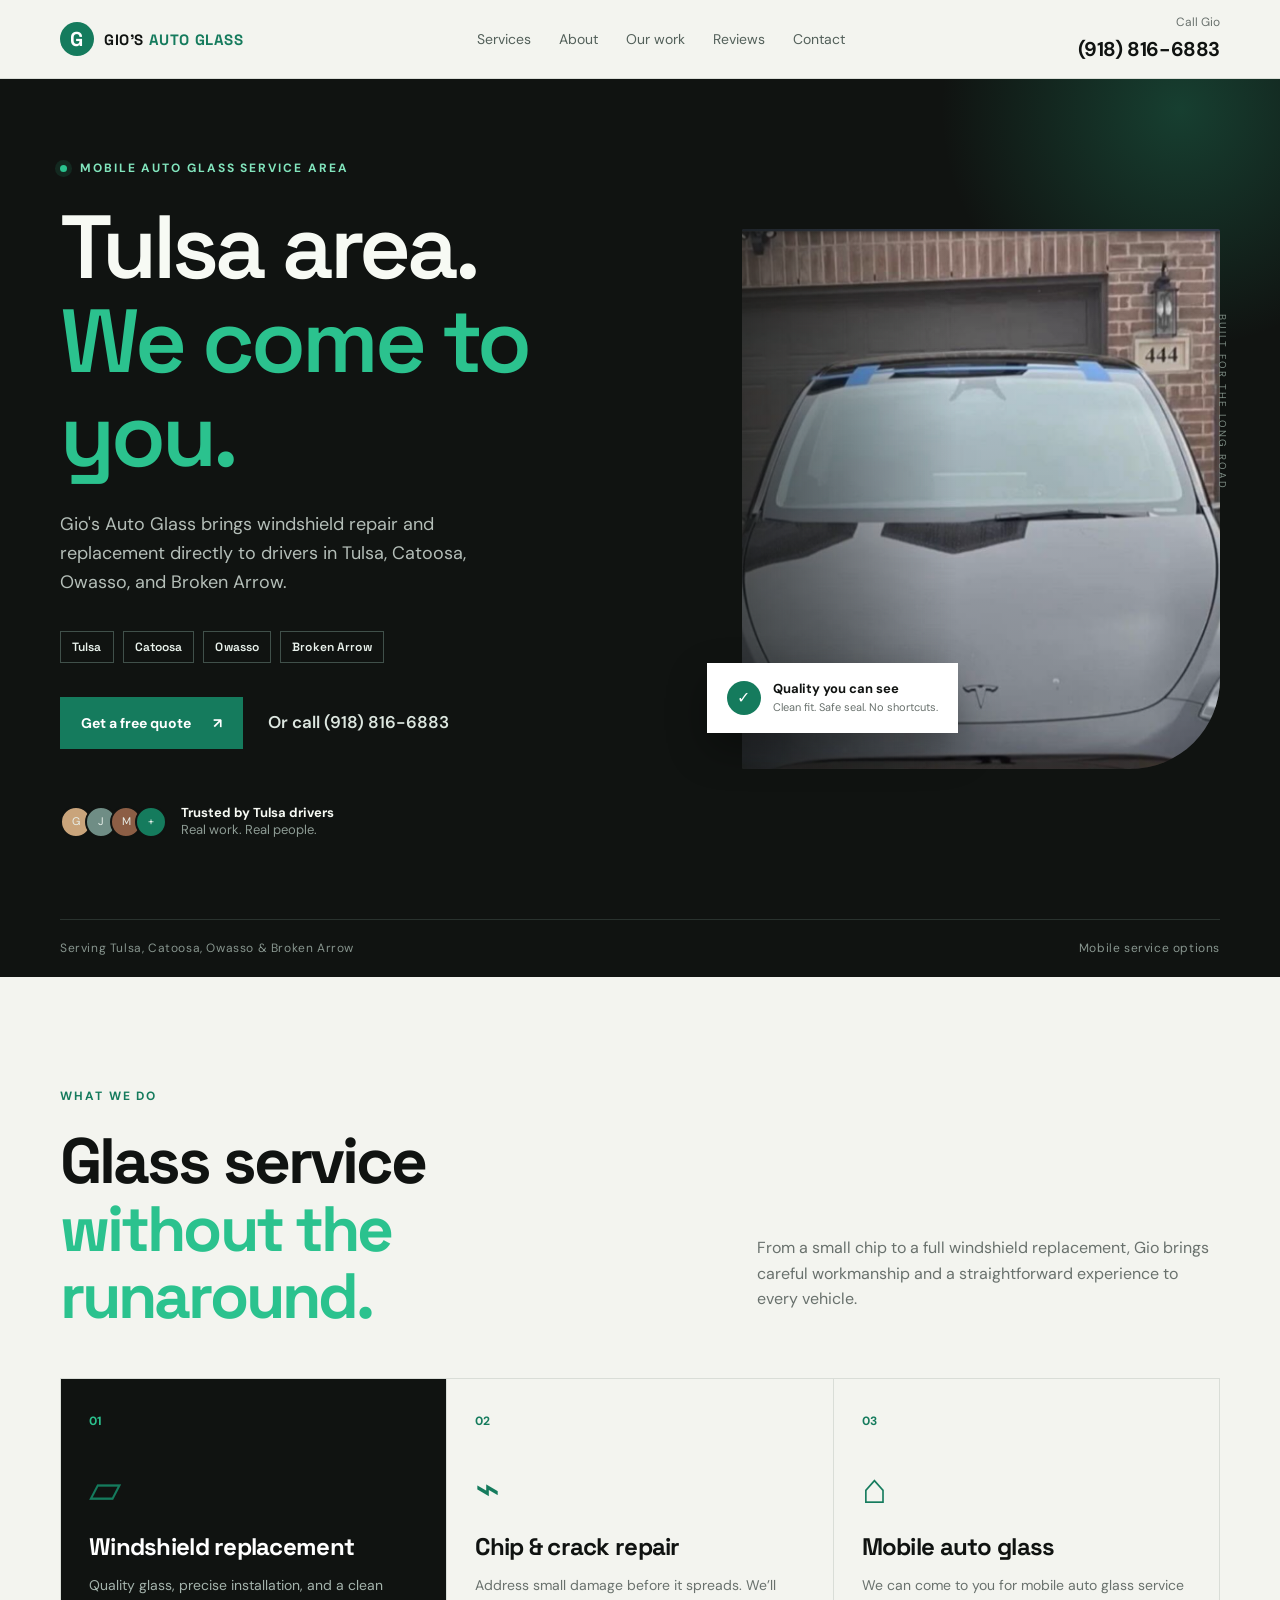
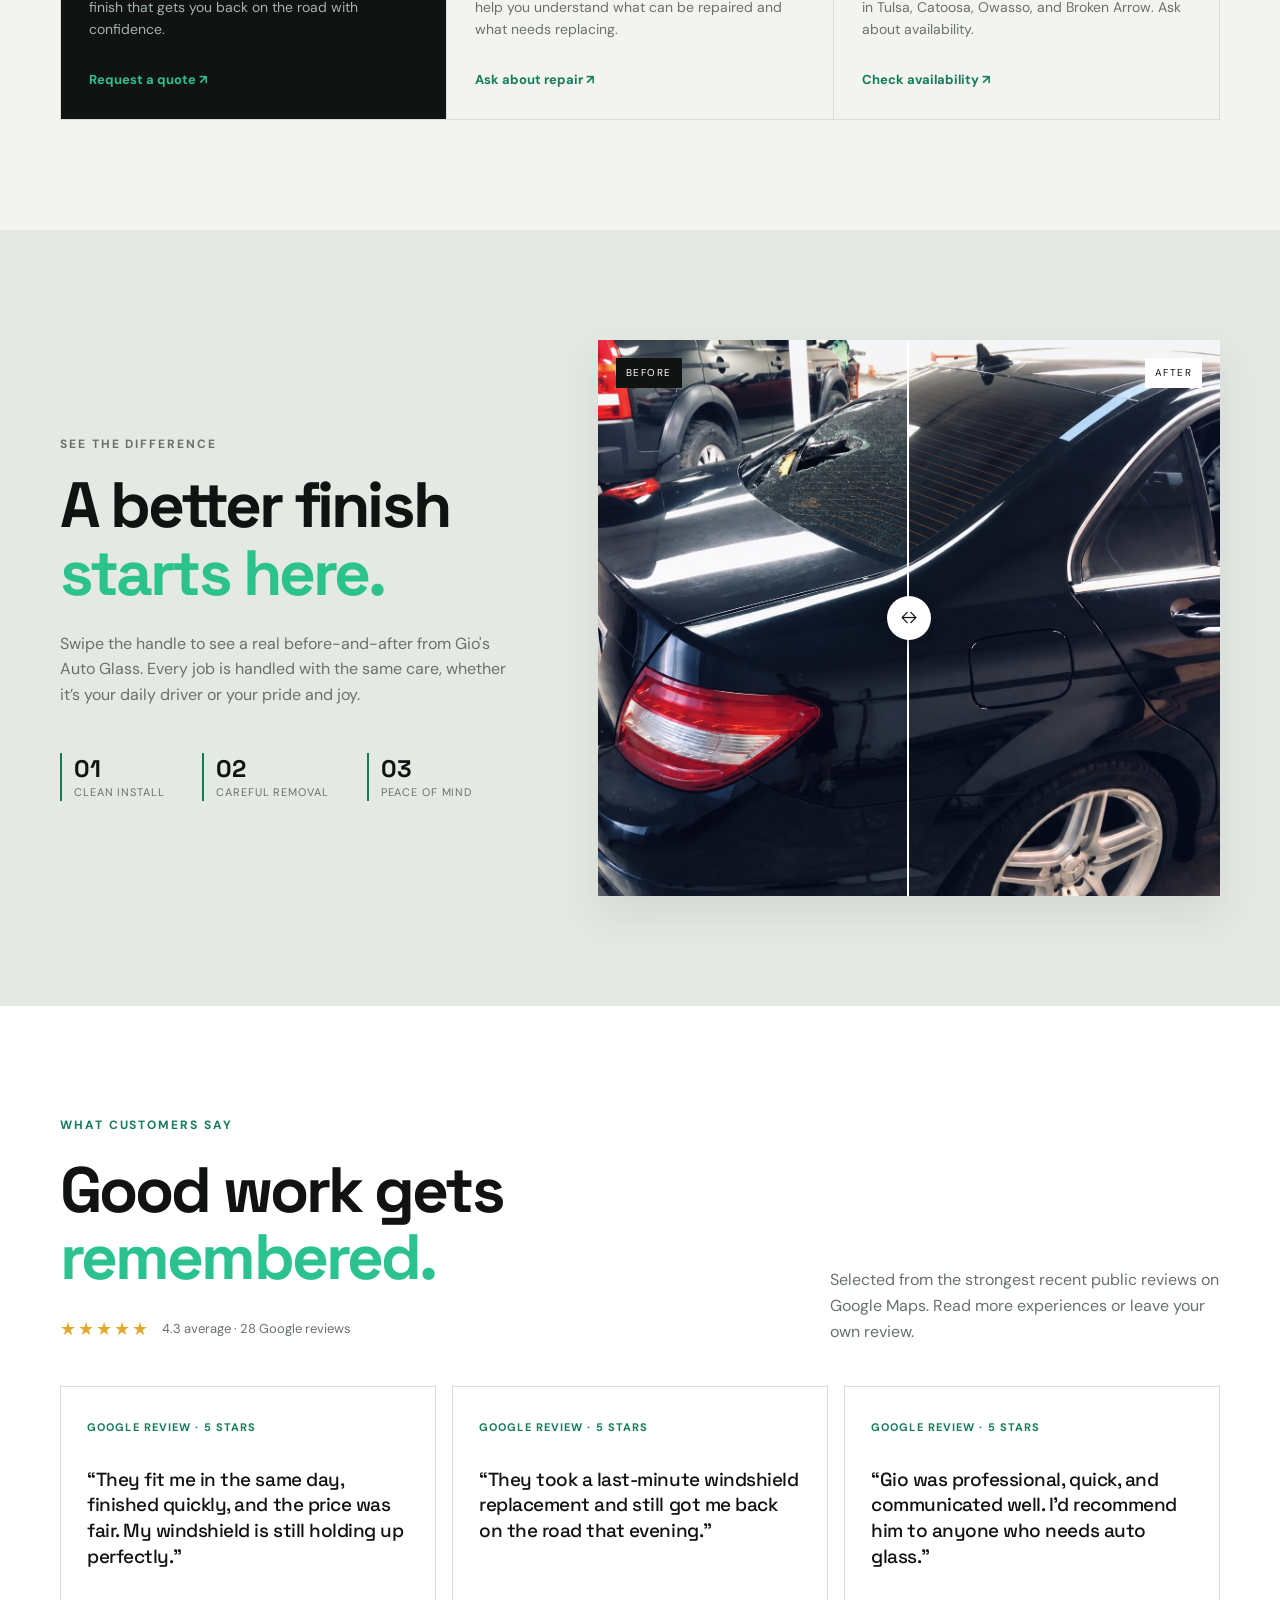
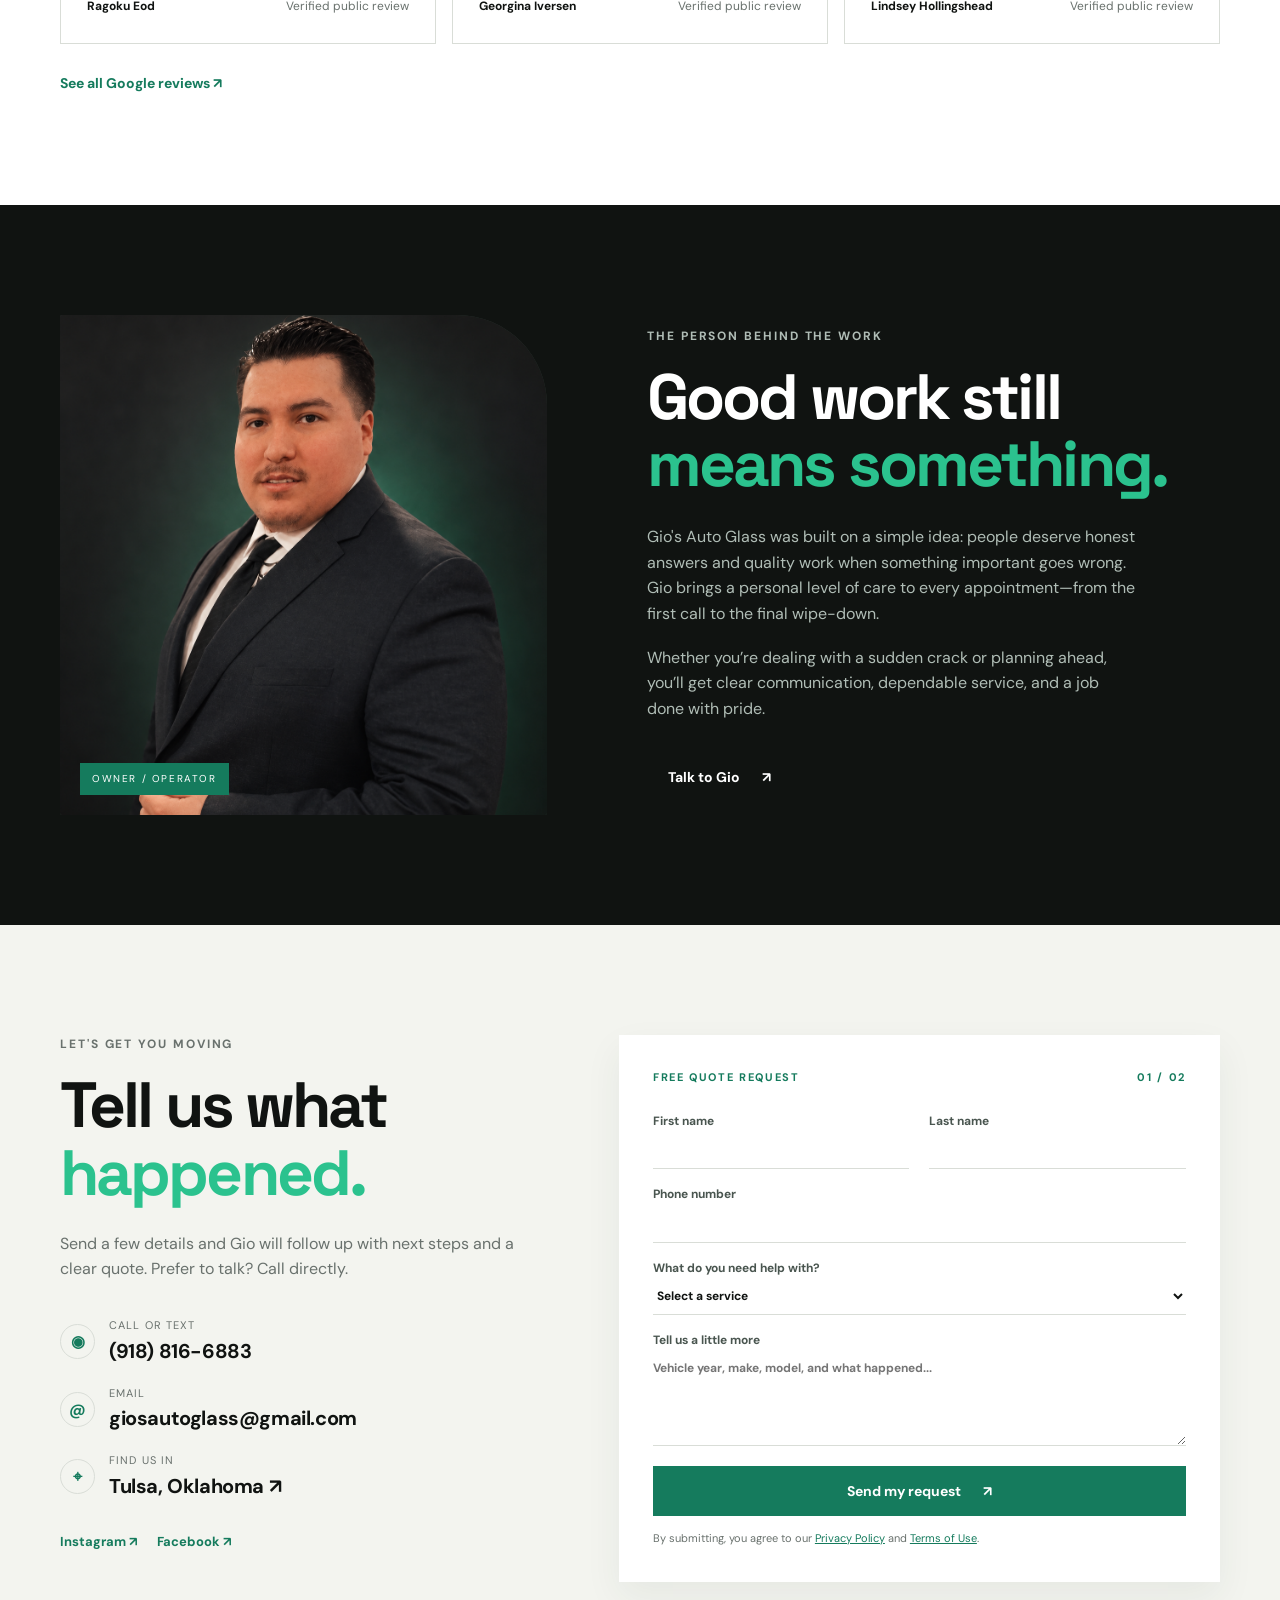
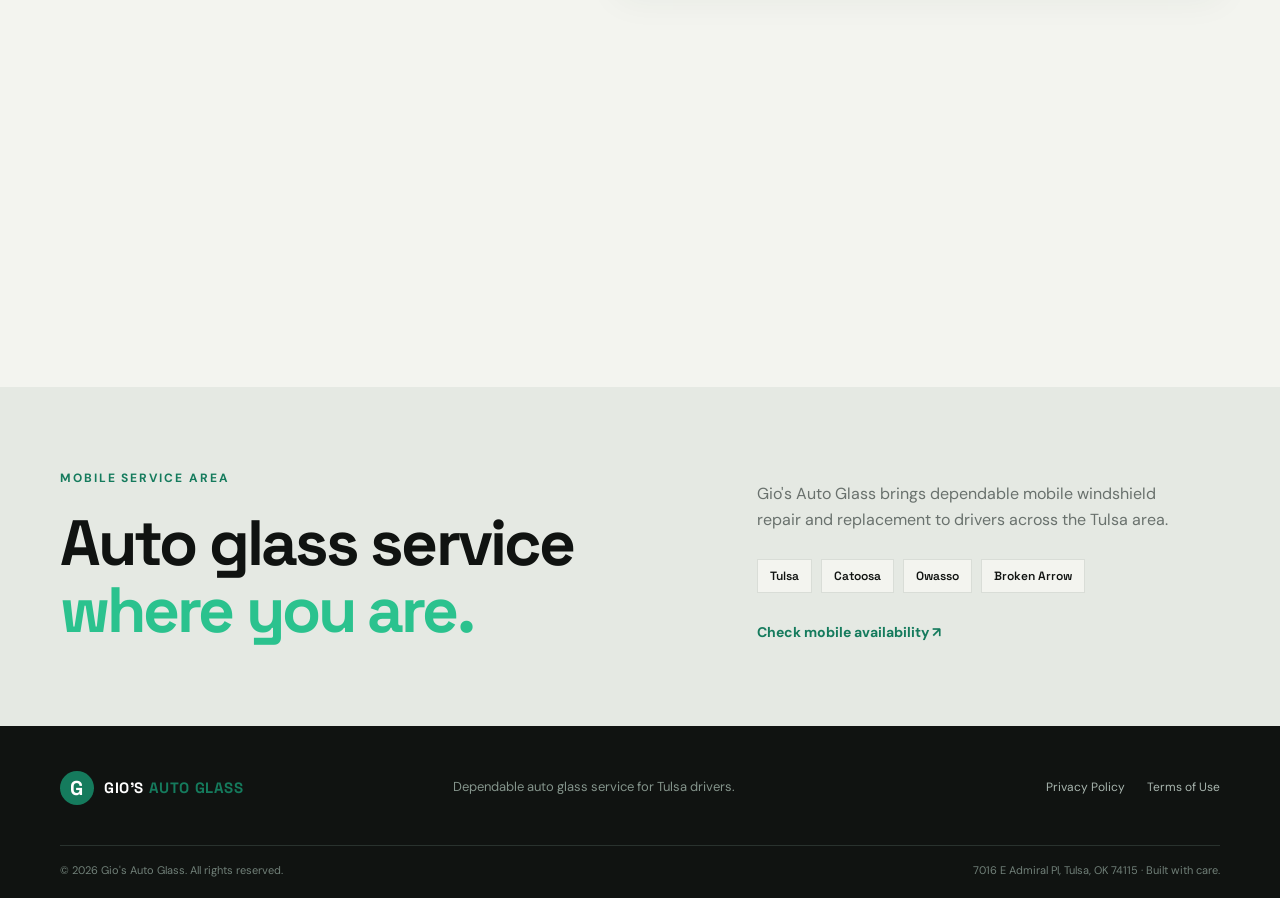
==== commit 71f11b10: "made phone number bigger" ====
--- a/index.html
+++ b/index.html
@@ -61,9 +61,9 @@
   </script>
   <style>
     /* Phone-first hierarchy: prominent, but still aligned with the existing visual system. */
-    .nav-call strong { font-size: 18px; letter-spacing: -.02em; }
+    .nav-call strong { font-size: 20px; letter-spacing: -.02em; }
     .hero-actions .text-link { font-size: 17px; font-weight: 600; }
-    .contact-details strong { font-size: 19px; letter-spacing: -.02em; }
+    .contact-details strong { font-size: 20px; letter-spacing: -.02em; }
     .mobile-call strong { font-size: 17px !important; }
     .mobile-call small { font-size: 15px !important; }
     .service-areas { background: #e5e9e3; padding-top: 82px; padding-bottom: 82px; }
@@ -72,12 +72,19 @@
     .area-list { display: flex; flex-wrap: wrap; gap: 9px; margin-bottom: 26px; }
     .area-list span { border: 1px solid var(--line); background: var(--paper); color: var(--ink); padding: 8px 12px; font: 600 12px var(--serif); }
     .service-areas .text-link { color: var(--green); font-weight: 700; font-size: 14px; }
+    .hero-service-areas { display: flex; flex-wrap: wrap; gap: 9px; margin: 0 0 34px; }
+    .hero-service-areas span { border: 1px solid #40504a; color: #eaf3ed; padding: 7px 11px; font: 600 12px var(--serif); letter-spacing: .01em; }
+    @media (max-width: 800px) {
+      .nav-wrap { gap: 10px; }
+      .hero-actions .button-primary { width: 100%; min-height: 56px; padding: 16px 22px; font-size: 16px; }
+      .hero-service-areas { margin-bottom: 28px; }
+    }
     @media (max-width: 800px) {
       .service-areas-grid { grid-template-columns: 1fr; gap: 26px; }
       .service-areas { padding-top: 68px; padding-bottom: 68px; }
     }
     @media (max-width: 800px) {
-      .contact-details strong { font-size: 18px; }
+      .contact-details strong { font-size: 20px; }
     }
     @media (max-width: 480px) {
       .hero-actions .text-link { font-size: 16px; }
@@ -106,9 +113,10 @@
     <section class="hero" id="top">
       <div class="hero-grid container">
         <div class="hero-copy">
-          <p class="eyebrow"><span class="pulse-dot"></span> Tulsa's trusted auto glass specialist</p>
-          <h1>Clear view.<br><span>Confident drive.</span></h1>
-          <p class="hero-lede">Professional windshield repair and replacement, done right the first time. Local service, honest pricing, and a finish you can see.</p>
+          <p class="eyebrow"><span class="pulse-dot"></span> Mobile auto glass service area</p>
+          <h1>Tulsa area.<br><span>We come to you.</span></h1>
+          <p class="hero-lede">Gio's Auto Glass brings windshield repair and replacement directly to drivers in Tulsa, Catoosa, Owasso, and Broken Arrow.</p>
+          <div class="hero-service-areas" aria-label="Mobile auto glass service areas"><span>Tulsa</span><span>Catoosa</span><span>Owasso</span><span>Broken Arrow</span></div>
           <div class="hero-actions"><a class="button button-primary" href="#contact">Get a free quote <span class="arrow">↗</span></a><a class="text-link" href="tel:+19188166883">Or call (918) 816-6883</a></div>
           <div class="hero-proof"><div class="avatars"><span>G</span><span>J</span><span>M</span><span>+</span></div><p><strong>Trusted by Tulsa drivers</strong><br><span>Real work. Real people.</span></p></div>
         </div>
